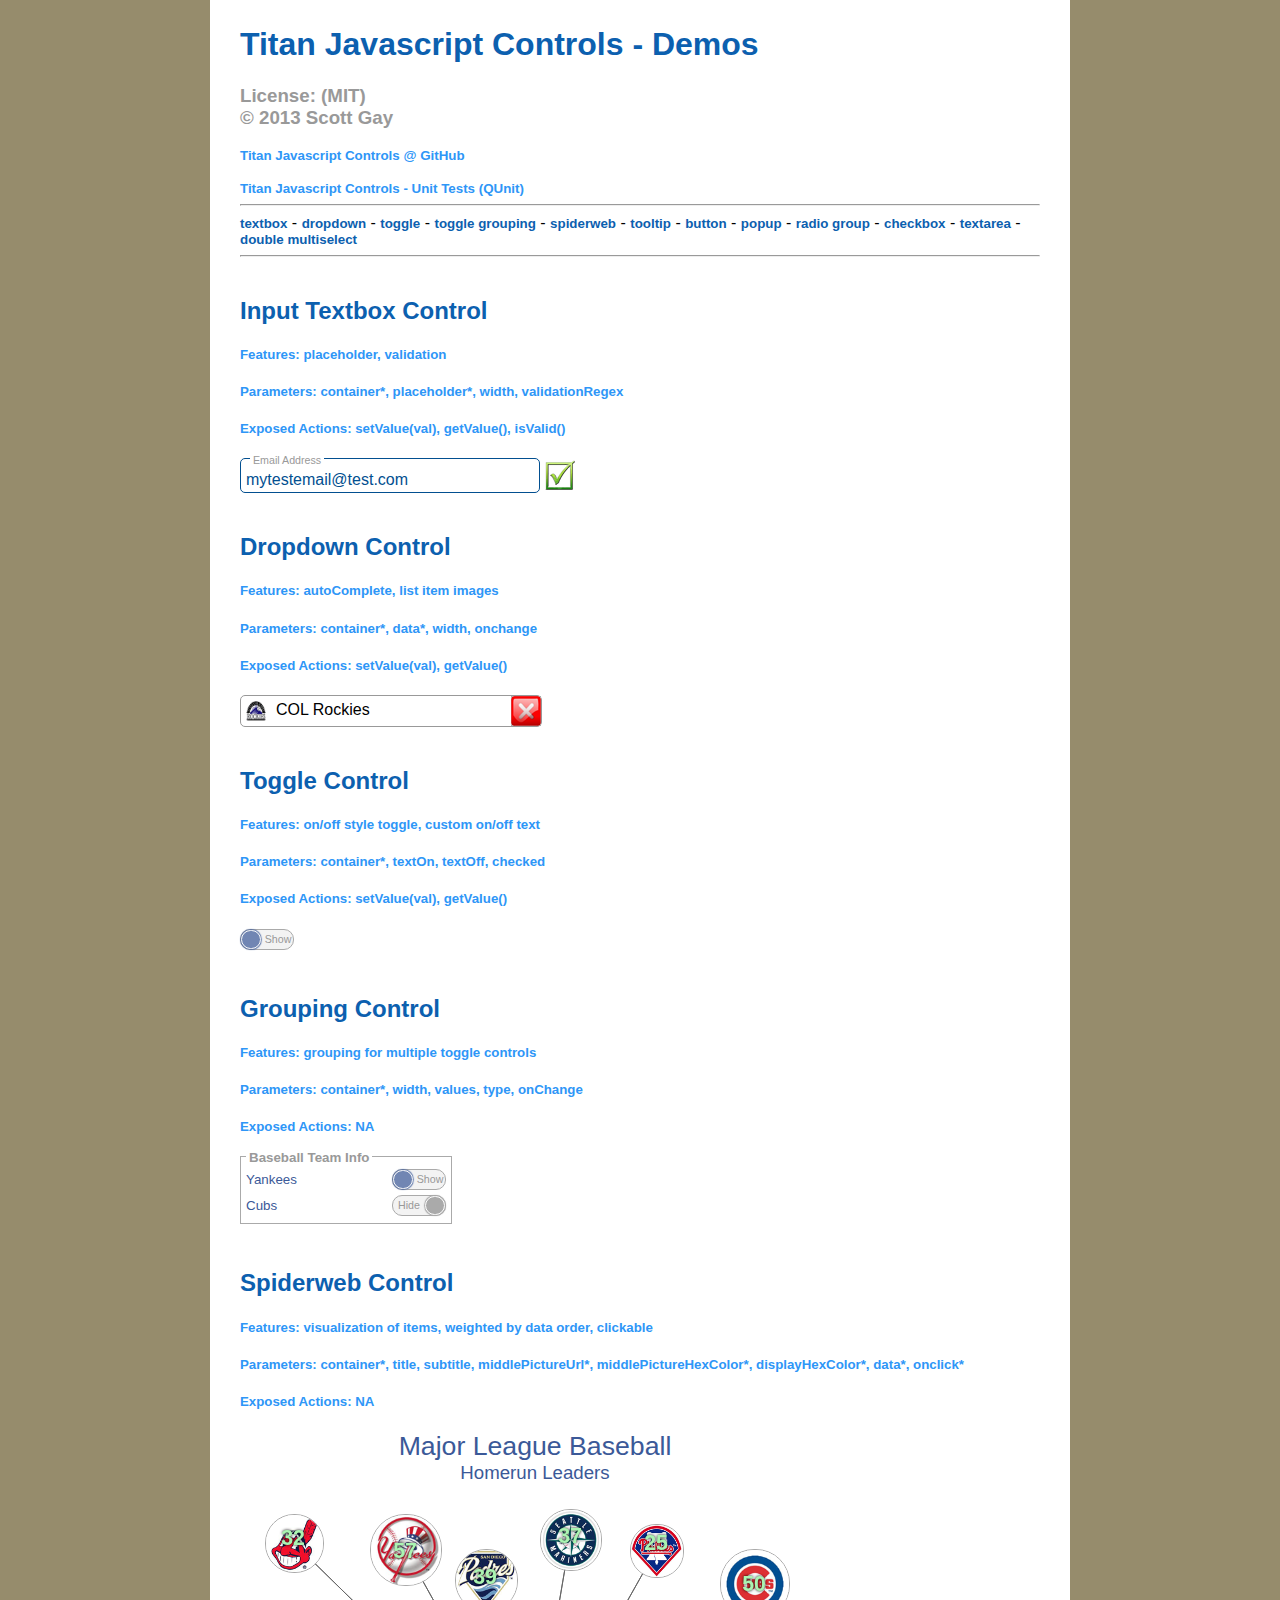
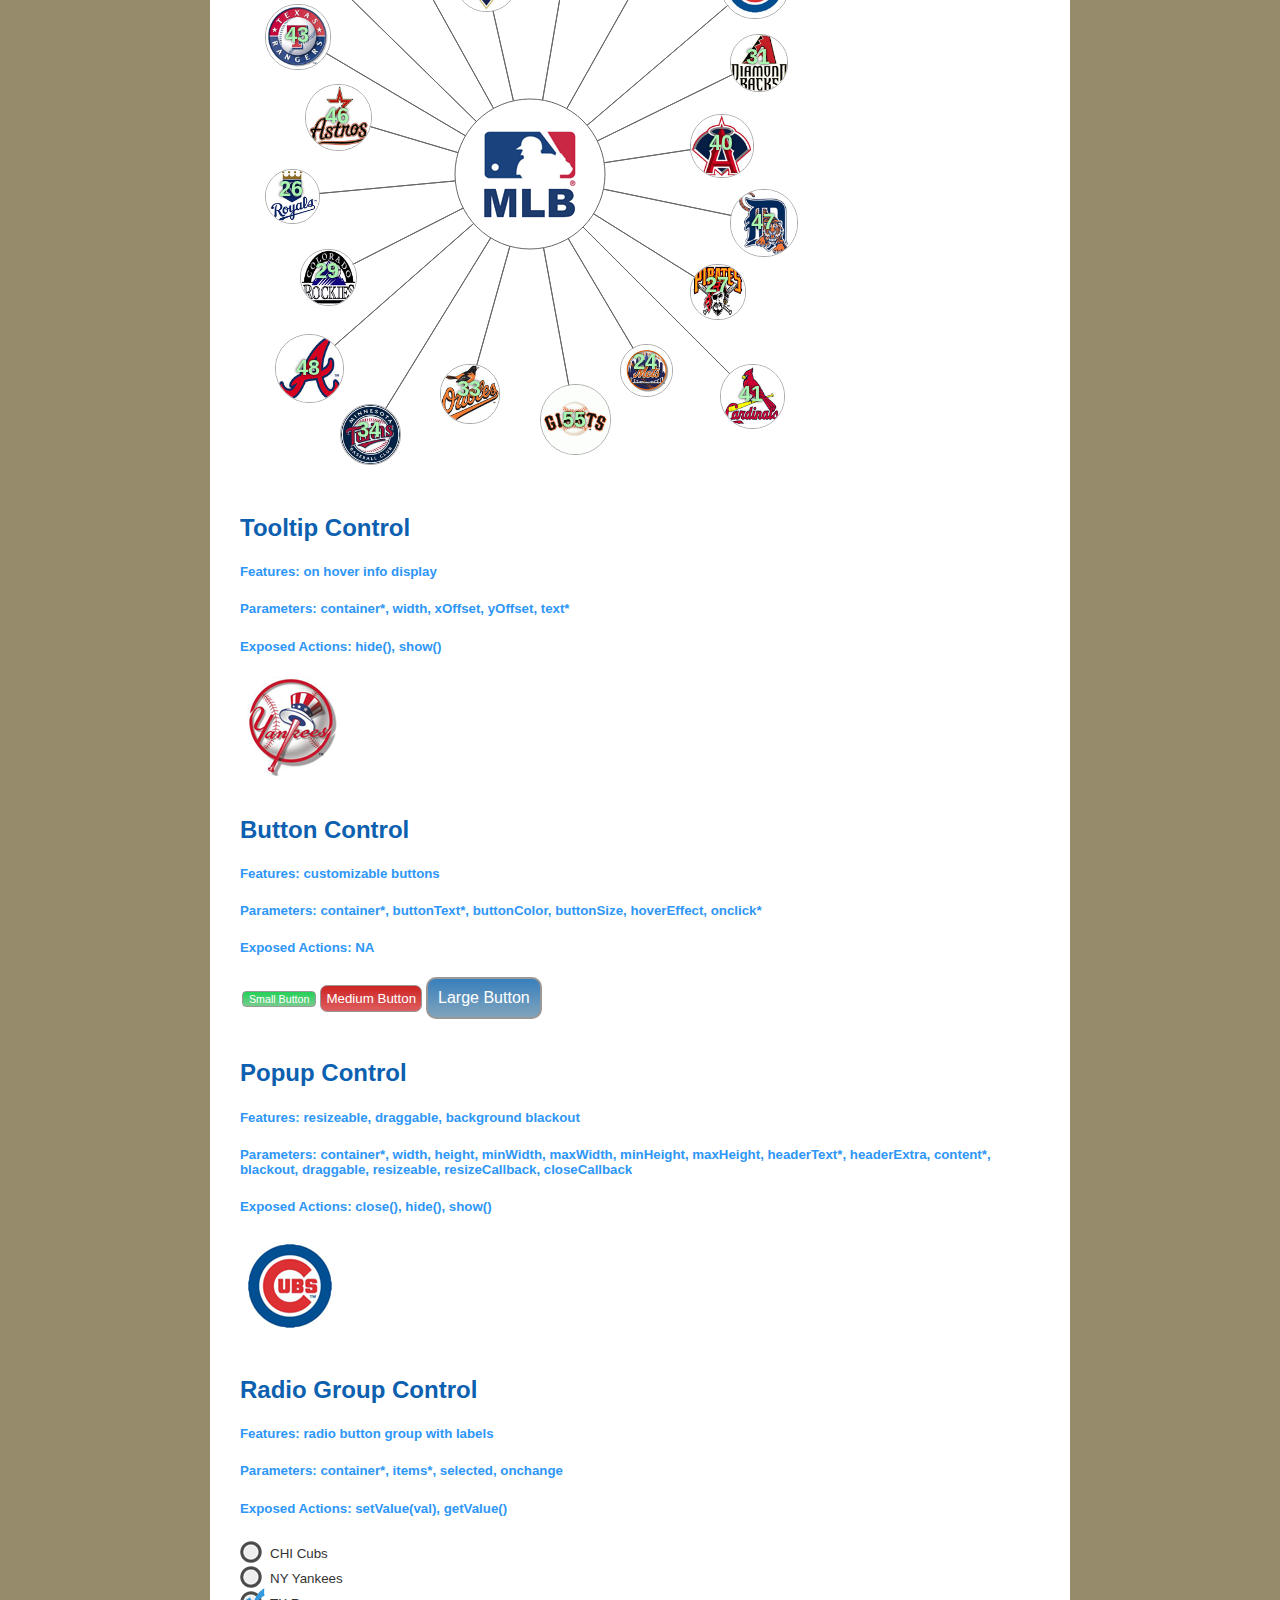
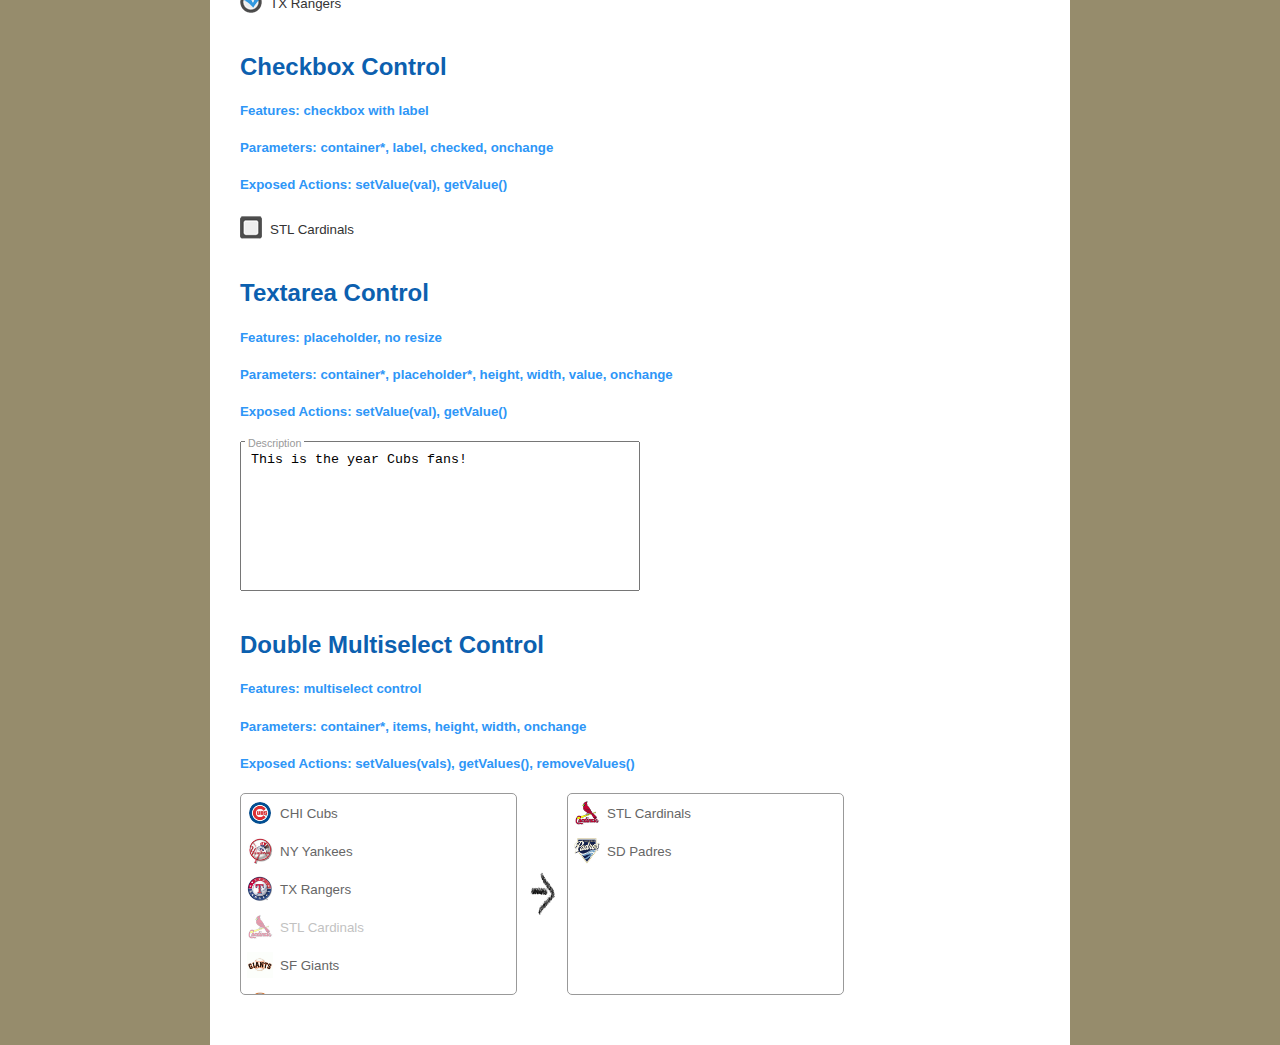
==== index.html @ 53568195 "updated readme" ====
<!--
License: (MIT) Copyright (C) 2013 Scott Gay
-->
<html>
<head>
	<title>Titan Javascript Controls</title>
	<meta http-equiv="X-UA-Compatible" content="IE=9"/> <!-- this is required for the spiderweb control and use of HTML5 canvas to work -->

	<!-- EXTRA REQUIRED FILES -->
	<!-- req all controls -->
	<script src="/js/libraries/jquery.min.js"></script>
	<script src="/js/libraries/lowpro.jquery.js"></script>

	<!-- req spiderweb control -->
	<script src="/js/libraries/excanvas.min.js"></script>  <!-- IE8 Canvas Support -->
	<!-- also PIE.htc required for IE8 support in spiderweb -->

	<!-- req popup control -->
	<script src="/js/libraries/jquery-ui.js"></script>

	<!-- TITAN FILES -->
	<script src="/titan.jquery.min.js"></script>
	<link rel="stylesheet" href="/titan.jquery.min.css" />

<!--
	<script src="/js/browserdetect.js"></script>
	<script src="/js/base.js"></script>
	<script src="/js/button.js"></script>
	<script src="/js/spiderweb.js"></script>
	<script src="/js/dropdown.js"></script>
	<script src="/js/toggle.js"></script>
	<script src="/js/grouping.js"></script>
	<script src="/js/tooltip.js"></script>
	<script src="/js/popup.js"></script>
	<script src="/js/inputTextbox.js"></script>
	<script src="/js/radioGroup.js"></script>
	<script src="/js/checkbox.js"></script>
	<script src="/js/textarea.js"></script>
	<script src="/js/doubleMultiselect.js"></script>

	<link rel="stylesheet" href="/css/master.css" />
	<link rel="stylesheet" href="/css/button.css" />
	<link rel="stylesheet" href="/css/spiderweb.css" />
	<link rel="stylesheet" href="/css/dropdown.css" />
	<link rel="stylesheet" href="/css/toggle.css" />
	<link rel="stylesheet" href="/css/grouping.css" />
	<link rel="stylesheet" href="/css/tooltip.css" />
	<link rel="stylesheet" href="/css/popup.css" />
	<link rel="stylesheet" href="/css/inputTextbox.css" />
	<link rel="stylesheet" href="/css/radioGroup.css" />
	<link rel="stylesheet" href="/css/checkbox.css" />
	<link rel="stylesheet" href="/css/textarea.css" />
	<link rel="stylesheet" href="/css/doubleMultiselect.css" />

-->
	<style>
		a { font-size:10pt;color:#0C60AF;font-weight:bold;text-decoration:none; }
		h1 { color:#0C60AF; }
		h3 { color:#999999; }
		h2 { color:#0C60AF;margin-top:40px; }
		h5 { color:#2E96F7; }
	</style>
</head>
<body style="background-color:#968C6C;margin-top:0px;margin-bottom:0px;">
	<div style="width:800px;margin-right:auto;margin-left:auto;background-color:#ffffff;top:0;left:0;padding:5px 30px 50px 30px;">
		<h1>Titan Javascript Controls - Demos</h1>
		<h3>License: (MIT) <br/>&copy; 2013 Scott Gay</h3>
		<a href="https://github.com/BlackCloudConcepts/titan" style="color:#2E96F7;" target="_blank">Titan Javascript Controls @ GitHub</a><br /><br />
		<a href="http://titan.blackcloudconcepts.com/unittest/" style="color:#2E96F7;" target="_blank">Titan Javascript Controls - Unit Tests (QUnit)</a>
		<hr />
		<a href="#hTextbox">textbox</a> - 
		<a href="#hDropdown">dropdown</a> - 
		<a href="#hToggle">toggle</a> - 
		<a href="#hGrouping">toggle grouping</a> - 
		<a href="#hSpiderweb">spiderweb</a> - 
		<a href="#hTooltip">tooltip</a> -
		<a href="#hButton">button</a> -
		<a href="#hPopup">popup</a> -
		<a href="#hRadioGroup">radio group</a> -
		<a href="#hCheckbox">checkbox</a> -
		<a href="#hTextarea">textarea</a> -
		<a href="#hDoubleMultiselect">double multiselect</a>
		<hr />
		
		<h2 id="hTextbox">Input Textbox Control</h2>
		<h5>Features: placeholder, validation</h5>
		<h5>Parameters: container*, placeholder*, width, validationRegex</h5>
		<h5>Exposed Actions: setValue(val), getValue(), isValid()</h5> 
		<div id="dvTextbox"></div>

		<h2 id="hDropdown">Dropdown Control</h2>
		<h5>Features: autoComplete, list item images</h5>
                <h5>Parameters: container*, data*, width, onchange</h5>
                <h5>Exposed Actions: setValue(val), getValue()</h5>
		<div id="dvDropdown"></div>	

		<h2 id="hToggle">Toggle Control</h2>
		<h5>Features: on/off style toggle, custom on/off text</h5>
                <h5>Parameters: container*, textOn, textOff, checked</h5>
                <h5>Exposed Actions: setValue(val), getValue()</h5>
		<div id="dvToggle"></div>

		<h2 id="hGrouping">Grouping Control</h2>
		<h5>Features: grouping for multiple toggle controls</h5>
                <h5>Parameters: container*, width, values, type, onChange</h5>
                <h5>Exposed Actions: NA</h5>
		<div id="dvGrouping"></div>

		<h2 id="hSpiderweb">Spiderweb Control</h2>
		<h5>Features: visualization of items, weighted by data order, clickable</h5>
                <h5>Parameters: container*, title, subtitle, middlePictureUrl*, middlePictureHexColor*, displayHexColor*, data*, onclick*</h5>
                <h5>Exposed Actions: NA</h5>
		<div id="dvSpiderweb"></div>

		<h2 id="hTooltip">Tooltip Control</h2>
		<h5>Features: on hover info display</h5>
                <h5>Parameters: container*, width, xOffset, yOffset, text*</h5>
                <h5>Exposed Actions: hide(), show()</h5>
		<div id="dvTooltip" style="background-image:url(/images/mlb/yankees.png);height:100px;width:100px;cursor:help;"></div>

		<h2 id="hButton">Button Control</h2>
		<h5>Features: customizable buttons</h5>
                <h5>Parameters: container*, buttonText*, buttonColor, buttonSize, hoverEffect, onclick*</h5>
                <h5>Exposed Actions: NA</h5>
		<div id="dvButton"></div>

		<h2 id="hPopup">Popup Control</h2>
		<h5>Features: resizeable, draggable, background blackout</h5>
                <h5>Parameters: container*, width, height, minWidth, maxWidth, minHeight, maxHeight, headerText*, headerExtra, content*, blackout, draggable, resizeable, resizeCallback, closeCallback</h5>
                <h5>Exposed Actions: close(), hide(), show()</h5>
		<div id="dvPopup" style="background-image:url(/images/mlb/cubs.png);height:100px;width:100px;cursor:pointer;"></div>

		<h2 id="hRadioGroup">Radio Group Control</h2>
		<h5>Features: radio button group with labels</h5>
		<h5>Parameters: container*, items*, selected, onchange</h5>
		<h5>Exposed Actions: setValue(val), getValue()</h5>
		<div id="dvRadioGroup"></div>

		<h2 id="hCheckbox">Checkbox Control</h2>
		<h5>Features: checkbox with label</h5>
		<h5>Parameters: container*, label, checked, onchange</h5>
		<h5>Exposed Actions: setValue(val), getValue()</h5>
		<div id="dvCheckbox"></div>

		<h2 id="hTextarea">Textarea Control</h2>
		<h5>Features: placeholder, no resize</h5>
		<h5>Parameters: container*, placeholder*, height, width, value, onchange</h5>
		<h5>Exposed Actions: setValue(val), getValue()</h5>
		<div id="dvTextarea"></div>

		<h2 id="hDoubleMultiselect">Double Multiselect Control</h2>
		<h5>Features: multiselect control</h5>
		<h5>Parameters: container*, items, height, width, onchange</h5>
		<h5>Exposed Actions: setValues(vals), getValues(), removeValues()</h5>
		<div id="dvDoubleMultiselect"></div>		

	</div>
</body>
</html>

<script language="javascript">
$(document).ready(function(){
	// button =================================================================
	new titan.controls.button({
                'container'     : $('#dvButton'),
                'buttonText'    : 'Small Button',
                'buttonSize'    : 'small',
		'buttonColor'	: 'green',
		'onclick'	: function(){
			alert('clicked the small button');
		}
        });
	new titan.controls.button({
                'container'     : $('#dvButton'),
                'buttonText'    : 'Medium Button',
                'buttonSize'    : 'medium',
		'buttonColor'	: 'red',
		'hoverEffect'	: false,
		'onclick'	: function(){
			alert('clicked the medium button');
		}
        });
	new titan.controls.button({
                'container'     : $('#dvButton'),
                'buttonText'    : 'Large Button',
                'buttonSize'    : 'large',
		'buttonColor'	: 'blue',
		'onclick'	: function(){
			alert('clicked the large button');
		}
        });
	
	// spiderweb ==============================================================
	var spiderwebData = [
		{"display" : "57", "id" : "yankees", "name" : "Yankees", "pictureUrl" : "/images/mlb/yankees.png"},
		{"display" : "55", "id" : "giants", "name" : "Giants", "pictureUrl" : "/images/mlb/giants.png"},
		{"display" : "50", "id" : "cubs", "name" : "Cubs", "pictureUrl" : "/images/mlb/cubs.png"},
		{"display" : "48", "id" : "braves", "name" : "Braves", "pictureUrl" : "/images/mlb/braves.png"},
		{"display" : "47", "id" : "tigers", "name" : "Tigers", "pictureUrl" : "/images/mlb/tigers.png"},
		{"display" : "46", "id" : "astros", "name" : "Astros", "pictureUrl" : "/images/mlb/astros.png"},
		{"display" : "43", "id" : "rangers", "name" : "Rangers", "pictureUrl" : "/images/mlb/rangers.png"},
		{"display" : "41", "id" : "cardinals", "name" : "Cardinals", "pictureUrl" : "/images/mlb/cardinals.png"},
		{"display" : "40", "id" : "angels", "name" : "Angels", "pictureUrl" : "/images/mlb/angels.png"},
		{"display" : "39", "id" : "padres", "name" : "Padred", "pictureUrl" : "/images/mlb/padres.png"},
		{"display" : "37", "id" : "mariners", "name" : "Mariners", "pictureUrl" : "/images/mlb/mariners.png"},
		{"display" : "34", "id" : "twins", "name" : "Twins", "pictureUrl" : "/images/mlb/twins.png"},
		{"display" : "33", "id" : "orioles", "name" : "Orioles", "pictureUrl" : "/images/mlb/orioles.png"},
		{"display" : "32", "id" : "indians", "name" : "Indians", "pictureUrl" : "/images/mlb/indians.png"},
		{"display" : "31", "id" : "diamondbacks", "name" : "Diamondbacks", "pictureUrl" : "/images/mlb/diamondbacks.png"},
		{"display" : "29", "id" : "rockies", "name" : "Rockies", "pictureUrl" : "/images/mlb/rockies.png"},
		{"display" : "27", "id" : "pirates", "name" : "Pirates", "pictureUrl" : "/images/mlb/pirates.png"},
		{"display" : "26", "id" : "royals", "name" : "Royals", "pictureUrl" : "/images/mlb/royals.png"},
		{"display" : "25", "id" : "phillies", "name" : "Phillies", "pictureUrl" : "/images/mlb/phillies.png"},
		{"display" : "24", "id" : "mets", "name" : "Mets", "pictureUrl" : "/images/mlb/mets.png"}
	];
	new titan.controls.spiderweb({
		'container' 	: $('#dvSpiderweb'),
		'data'		: spiderwebData,
		'title'			: 'Major League Baseball',
		'subtitle'		: 'Homerun Leaders',
		'middlePictureUrl' 	: '/images/mlb/mlb.png',
		'middlePictureHexColor' : 'ffffff',
		'displayHexColor'	: '88F798',
		'onclick'	: function(item){
			alert('You clicked on the '+item.name);
		}
	});

	// dropdown ============================================================
	var dropdownData = [
		{"name" : "NY Yankees", "value" : "yankees", "image" : "/images/mlb/yankees.png"},
		{"name" : "CHI Cubs", "value" : "cubs", "image" : "/images/mlb/cubs.png"},
		{"name" : "SF Giants", "value" : "giants", "image" : "/images/mlb/giants.png"},
		{"name" : "ATL Braves", "value" : "braves", "image" : "/images/mlb/braves.png"},
		{"name" : "DET Tigers", "value" : "tigers", "image" : "/images/mlb/tigers.png"},
		{"name" : "HOU Astros", "value" : "astros", "image" : "/images/mlb/astros.png"},
		{"name" : "TX Rangers", "value" : "rangers", "image" : "/images/mlb/rangers.png"},
		{"name" : "STL Cardinals", "value" : "cardinals", "image" : "/images/mlb/cardinals.png"},
		{"name" : "ANA Angels", "value" : "angels", "image" : "/images/mlb/angels.png"},
		{"name" : "SD Padres", "value" : "padres", "image" : "/images/mlb/padres.png"},
		{"name" : "SEA Mariners", "value" : "mariners", "image" : "/images/mlb/mariners.png"},
		{"name" : "MIN Twins", "value" : "twins", "image" : "/images/mlb/twins.png"},
		{"name" : "BAL Orioles", "value" : "orioles", "image" : "/images/mlb/orioles.png"},
		{"name" : "CLE Indians", "value" : "indians", "image" : "/images/mlb/indians.png"},
		{"name" : "AZ Diamondbacks", "value" : "diamondbacks", "image" : "/images/mlb/diamondbacks.png"},
		{"name" : "COL Rockies", "value" : "rockies", "image" : "/images/mlb/rockies.png"},
		{"name" : "PIT Pirates", "value" : "pirates", "image" : "/images/mlb/pirates.png"}
	];
	var ctrlDropdown = new titan.controls.dropdown({
		'container'	: $('#dvDropdown'),
		'data'		: dropdownData,
		'width'		: 300,
		'onchange'	: function(item){
			alert('Selected the '+item.name);
		}	
	});
	ctrlDropdown.setValue({"name" : "COL Rockies", "value" : "rockies", "image" : "/images/mlb/rockies.png"});
	
	// toggle ===============================================================
	new titan.controls.toggle({
		'container'     : $('#dvToggle'),
		'textOn'        : 'Show',
		'textOff'       : 'Hide',
		'checked'       : true
	});	

	// grouping =============================================================
	var groupingData = [
		{"id" : "yankees", "name" : "Yankees", "visible" : true},
		{"id" : "cubs", "name" : "Cubs", "visible" : false}
	];
	new titan.controls.grouping({
                'container'     : $('#dvGrouping'),
                'width'         : 200,
                'type'          : 'Baseball Team Info',
                'values'        : groupingData,
                'onChange'      : function(id, val){
			alert("The "+id+" changed to "+val);
		}
        });

	// tooltip ===========================================================
	new titan.controls.tooltip({
                'container' : $('#dvTooltip'),
                'text' 		: 'The New York Yankees were established in 1901.',
                'width' 	: '200',
                'xOffset' 	: 20,
                'yOffset' 	: -40
        });

	// popup ============================================================
	$('#dvPopup').bind('click', function(){
		var content = $('<div>').html('The Chicago Cubs organization was founded in 1870.  They have officially been known as the Cubs since 1903.  Prior to that they were the White Stockings, Colts, and Orphans.');
		var headerExtra = $('<div>').html('<img src="/images/mlb/cubs.png" style="height:15px;width:15px;" />');
		new titan.controls.popup({
			'container' 	: $('#dvPopup'),
			'width' 	: 400,
			'height' 	: 200,
			'minWidth' 	: 300,
			'maxWidth' 	: 500,
			'minHeight' 	: 150,
			'maxHeight' 	: 400,
			'headerText' 	: 'Cubbies Info',
			'headerExtra' 	: headerExtra,
			'content' 	: content,
			'blackout' 	: true,
			'draggable' 	: true,
			'resizable' 	: true
		});
	});

	// textbox ========================================================
	var emailRegex = /^(([^<>()[\]\\.,;:\s@\"]+(\.[^<>()[\]\\.,;:\s@\"]+)*)|(\".+\"))@((\[[0-9]{1,3}\.[0-9]{1,3}\.[0-9]{1,3}\.[0-9]{1,3}\])|(([a-zA-Z\-0-9]+\.)+[a-zA-Z]{2,}))$/;
	var ctrlTextbox = new titan.controls.inputTextbox({
		'container'		: $('#dvTextbox'),
		'placeholder'		: 'Email Address',
		'width'			: 300,
		'validationRegex'	: emailRegex
	});
	ctrlTextbox.setValue('mytestemail@test.com');

	// radio group ===================================================
	var radioItems = [
		{"name" : "CHI Cubs", "value" : "cubs"},
		{"name" : "NY Yankees", "value" : "yankees"},
		{"name" : "TX Rangers", "value" : "rangers"}
	];
	var ctrlRadioGroup = new titan.controls.radioGroup({
		'container' 		: $('#dvRadioGroup'),
		'items'			: radioItems,
		'selected'		: {"name" : "TX Rangers", "value" : "rangers"},
		'onchange'		: function(){
			alert(ctrlRadioGroup.getValue());
		}
	});

	// checkbox =====================================================
	var ctrlCheckbox = new titan.controls.checkbox({
		'container'		: $('#dvCheckbox'),
		'label'			: 'STL Cardinals',
		'onchange'		: function(){
			alert(ctrlCheckbox.getValue());
		}
	});

	// textarea =====================================================
	var ctrlTextarea = new titan.controls.textarea({
		'container'		: $('#dvTextarea'),
		'placeholder'		: 'Description',
		'width'			: 400,
		'height'		: 150,
		'value'			: 'This is the year Cubs fans!',
		'onchange'		: function(){
			alert(ctrlTextarea.getValue());
		}
	});

	// double multiselect ==========================================
	var doubleMultiselectItems = [
		{"id" : "cubs", "name" : "CHI Cubs", "picture_url" : "/images/mlb/cubs.png"},
		{"id" : "yankees", "name" : "NY Yankees", "picture_url" : "/images/mlb/yankees.png"},
		{"id" : "rangers", "name" : "TX Rangers", "picture_url" : "/images/mlb/rangers.png"},
		{"id" : "cardinals", "name" : "STL Cardinals", "picture_url" : "/images/mlb/cardinals.png"},
		{"id" : "giants", "name" : "SF Giants", "picture_url" : "/images/mlb/giants.png"},
		{"id" : "mets", "name" : "NY Mets", "picture_url" : "/images/mlb/mets.png"},
		{"id" : "rockies", "name" : "COL Rockies", "picture_url" : "/images/mlb/rockies.png"},
		{"id" : "padres", "name" : "SD Padres", "picture_url" : "/images/mlb/padres.png"}
	];
	var ctrlDoubleMultiselect = new titan.controls.doubleMultiselect({
		'container'		: $('#dvDoubleMultiselect'),
		'items'			: doubleMultiselectItems,
		'height'		: 200,
		'width'			: 600,
		'onchange'		: function(){
//			console.log(ctrlDoubleMultiselect.getValues());
			alert(ctrlDoubleMultiselect.getValues());
		}	
	});
	ctrlDoubleMultiselect.setValues([{"id" : "cardinals", "name" : "STL Cardinals", "picture_url" : "/images/mlb/cardinals.png"},{"id" : "padres", "name" : "SD Padres", "picture_url" : "/images/mlb/padres.png"}]);
});
</script>
---- css/master.css ----
/* License: (MIT) Copyright (C) 2013 Scott Gay */
body {
	font-family		: helvetica;
}

.titan {
}

.float_left {
	float			: left;
}

.float_right {
	float			: right;
}

.clear {
	clear			: both;
}
---- css/button.css ----
/* License: (MIT) Copyright (C) 2013 Scott Gay */
button {
	cursor	: pointer;
}

.titan .button.small {
	font-size	: 8pt;
	border-radius	: 4px;
	border-style	: solid;
	border-width	: 1px;
	border-color	: #999999;
	margin-left	: 2px;
	margin-right	: 2px;
}

.titan .button.medium {
	font-size	: 10pt;
	padding 	: 5px;
	border-radius	: 7px;
	border-style	: solid;
	border-width	: 1px;
	border-color	: #999999;
	margin-left	: 2px;
	margin-right	: 2px;
}

.titan .button.large {
	font-size	: 12pt;
	padding		: 10px;
	border-radius	: 10px;
	border-style	: solid;
	border-width	: 2px;
	border-color	: #999999;
	margin-left	: 2px;
	margin-right	: 2px;
}

.titan .button.blue {
	color	: #ffffff;

	background: #387fbc; /* Old browsers */
	/* IE9 SVG, needs conditional override of 'filter' to 'none' */
	background: url([data-uri]);
	background: -moz-linear-gradient(top,  #387fbc 0%, #80a4bc 100%); /* FF3.6+ */
	background: -webkit-gradient(linear, left top, left bottom, color-stop(0%,#387fbc), color-stop(100%,#80a4bc)); /* Chrome,Safari4+ */
	background: -webkit-linear-gradient(top,  #387fbc 0%,#80a4bc 100%); /* Chrome10+,Safari5.1+ */
	background: -o-linear-gradient(top,  #387fbc 0%,#80a4bc 100%); /* Opera 11.10+ */
	background: -ms-linear-gradient(top,  #387fbc 0%,#80a4bc 100%); /* IE10+ */
	background: linear-gradient(to bottom,  #387fbc 0%,#80a4bc 100%); /* W3C */
	filter: progid:DXImageTransform.Microsoft.gradient( startColorstr='#387fbc', endColorstr='#80a4bc',GradientType=0 ); /* IE6-8 */

}

.titan .button.green {
	color 	: #ffffff;

	background: #23d157; /* Old browsers */
	/* IE9 SVG, needs conditional override of 'filter' to 'none' */
	background: url([data-uri]);
	background: -moz-linear-gradient(top,  #23d157 0%, #76cc8e 100%); /* FF3.6+ */
	background: -webkit-gradient(linear, left top, left bottom, color-stop(0%,#23d157), color-stop(100%,#76cc8e)); /* Chrome,Safari4+ */
	background: -webkit-linear-gradient(top,  #23d157 0%,#76cc8e 100%); /* Chrome10+,Safari5.1+ */
	background: -o-linear-gradient(top,  #23d157 0%,#76cc8e 100%); /* Opera 11.10+ */
	background: -ms-linear-gradient(top,  #23d157 0%,#76cc8e 100%); /* IE10+ */
	background: linear-gradient(to bottom,  #23d157 0%,#76cc8e 100%); /* W3C */
	filter: progid:DXImageTransform.Microsoft.gradient( startColorstr='#23d157', endColorstr='#76cc8e',GradientType=0 ); /* IE6-8 */

}

.titan .button.red {
	color	: #ffffff;

	background: #ce2323; /* Old browsers */
	/* IE9 SVG, needs conditional override of 'filter' to 'none' */
	background: url([data-uri]);
	background: -moz-linear-gradient(top,  #ce2323 0%, #dd5f5f 100%); /* FF3.6+ */
	background: -webkit-gradient(linear, left top, left bottom, color-stop(0%,#ce2323), color-stop(100%,#dd5f5f)); /* Chrome,Safari4+ */
	background: -webkit-linear-gradient(top,  #ce2323 0%,#dd5f5f 100%); /* Chrome10+,Safari5.1+ */
	background: -o-linear-gradient(top,  #ce2323 0%,#dd5f5f 100%); /* Opera 11.10+ */
	background: -ms-linear-gradient(top,  #ce2323 0%,#dd5f5f 100%); /* IE10+ */
	background: linear-gradient(to bottom,  #ce2323 0%,#dd5f5f 100%); /* W3C */
	filter: progid:DXImageTransform.Microsoft.gradient( startColorstr='#ce2323', endColorstr='#dd5f5f',GradientType=0 ); /* IE6-8 */

}

.titan .button.hover {
	color	: #ffffff;

	background: #b5bdc8; /* Old browsers */
	/* IE9 SVG, needs conditional override of 'filter' to 'none' */
	background: url([data-uri]);
	background: -moz-linear-gradient(top,  #b5bdc8 0%, #828c95 36%, #28343b 100%); /* FF3.6+ */
	background: -webkit-gradient(linear, left top, left bottom, color-stop(0%,#b5bdc8), color-stop(36%,#828c95), color-stop(100%,#28343b)); /* Chrome,Safari4+ */
	background: -webkit-linear-gradient(top,  #b5bdc8 0%,#828c95 36%,#28343b 100%); /* Chrome10+,Safari5.1+ */
	background: -o-linear-gradient(top,  #b5bdc8 0%,#828c95 36%,#28343b 100%); /* Opera 11.10+ */
	background: -ms-linear-gradient(top,  #b5bdc8 0%,#828c95 36%,#28343b 100%); /* IE10+ */
	background: linear-gradient(to bottom,  #b5bdc8 0%,#828c95 36%,#28343b 100%); /* W3C */
	filter: progid:DXImageTransform.Microsoft.gradient( startColorstr='#b5bdc8', endColorstr='#28343b',GradientType=0 ); /* IE6-8 */

}
---- css/spiderweb.css ----
/* License: (MIT) Copyright (C) 2013 Scott Gay */
.titanspider .opaque {
	opacity:0.8;
	filter:alpha(opacity=80);
}

.titanspider .title {
	font-family	: arial;
	width		: 590px;
	text-align	: center;
	font-size	: 20pt;	
	color		: #3b5998;
}

.titanspider .subtitle {
	font-family	: arial;
	width		: 590px;
	text-align	: center;
	font-size	: 14pt;	
	color		: #3b5998;
}
---- css/dropdown.css ----
/* License: (MIT) Copyright (C) 2013 Scott Gay */
.titan .ddlBody {
	height			: 30px;
	border-radius		: 5px;
	border-color		: #999999;
	border-style		: solid;
	border-width		: 1px;
	font-family		: arial;
}

.titan .ddlBody .ddlInput {
	height			: 26px;
	font-size		: 14pt;
	padding-top		: 4px;
	padding-left		: 5px;
	overflow-x		: hidden;
}

.titan .ddlBody .ddlArrow {
	cursor			: pointer;
	background-color	: #aaaaaa;
	height			: 30px;
	width			: 30px;
	background-image	: url(/images/arrowdown.png);
}

.titan .ddlBody .ddlRemove {
	cursor			: pointer;
	background-color	: #aaaaaa;
	height			: 30px;
	width			: 30px;
	background-image	: url(/images/remove.png);
}

.titan .ddlBody .ddlDropdown {
	max-height		: 250px;
	overflow-y		: auto;
	overflow-x		: hidden;
	background-color	: #ffffff;
	position		: absolute;
	border-style		: solid;
	border-left-width	: 1px;
	border-right-width	: 1px;
	border-bottom-width	: 1px;
	border-top-width	: 1px;
	margin-left		: 2px;
	border-color		: #999999;
	z-index			: 999;
}

.titan .ddlBody .ddlListItem {
	cursor			: pointer;
	border-bottom-width	: 0px;
	border-top-width	: 0px;
	border-left-width	: 0px;
	border-right-width	: 0px;
	border-style		: solid;
	border-color		: #999999;
	padding			: 5px;
}

.titan .ddlBody .ddlSelectedItem {
	background-color	: #B7D2FF;
}

.titan .ddlBody .ddlListItem .ddlImage{
	height			: 20px;
	width			: 20px;
	margin-right		: 10px;
}
---- css/toggle.css ----
/* License: (MIT) Copyright (C) 2013 Scott Gay */
.titan .toggle.outer {
	-moz-border-radius: 10px;
	border-radius: 10px;
    	background: none repeat scroll 0 0 #f3f3f3;
    	border: 1px solid #AAAAAA;
    	color: #FFFFFF;
    	font-size: 10pt;
    	height: 19px;
	width: 52px;
    	line-height: 1;
    	padding-left : 0px;
	padding-top : 0px;
	cursor:pointer;
}

.titan .toggle > .inner {
	-moz-border-radius: 10px;
	border-radius: 10px;
    	border: 1px solid #ffffff;
    	color: #FFFFFF;
    	font-size: 8pt;
    	height: 13px;
	width: 17px;
    	line-height: 1;
	padding-left : 1px;
	padding-top : 4px;
	text-align : center;
	cursor:pointer;
}

.titan .toggle > .innertext {
    	color: #999999;
    	font-size: 8pt;
    	height: 14px;
	width: 30px;
    	line-height: 1;
	padding-left : 1px;
	padding-top : 4px;
	text-align : center;
	cursor:pointer;
}

.titan .toggle > .on {
    	background: none repeat scroll 0 0 #3b5998;
	float : left;
	box-shadow : 0px 0px 1px 1px #3b5998;
	-moz-box-shadow : 0px 0px 1px 1px #3b5998;
	opacity:0.7;
	filter:alpha(opacity=70);
}

.titan .toggle > .off {
    	background: none repeat scroll 0 0 #AAAAAA;
	float : right;
	box-shadow : 0px 0px 1px 1px #AAAAAA;
	-moz-box-shadow : 0px 0px 1px 1px #AAAAAA;

}
---- css/grouping.css ----
/* License: (MIT) Copyright (C) 2013 Scott Gay */
.titan .group {
	-moz-border-radius: 5px 5px 5px 5px;
    	background: none repeat scroll 0 0 #FFFFFF;
    	border: 1px solid #AAAAAA;
    	color: #333333;
    	font-size: 10pt;
    	padding: 2px 5px;
}

.titan .group > .type {
	font-weight 		: bold;
	font-size		: 10pt;
	color			: #999999;
	background-color	: #ffffff;
	position		: absolute;
	margin-top		: -9px;
	padding-left		: 3px;
	padding-right		: 3px;
}

.titan .group > .label {
	font-size 	: 10pt;
}
---- css/tooltip.css ----
/* License: (MIT) Copyright (C) 2013 Scott Gay */
.titan .tooltip {
	position		: absolute;
	border-style		: solid;
	border-width		: 1px;
	border-color		: #666666;
	border-radius		: 4px;
	background-color	: #efefef;
/*	box-shadow		: 0px 0px 5px 8px #efefef;
	-moz-box-shadow		: 0px 0px 5px 8px #efefef;*/
	font-size		: 9pt;
	padding			: 5px;
	z-index			: 200;
	color			: #333333;
	text-align		: left;
	font-weight		: normal;
}
---- css/popup.css ----
/* License: (MIT) Copyright (C) 2013 Scott Gay */
.titan .blackout {
	top                 	: -0px;
    	left                	: -0px;
    	position            	: fixed;
    	opacity             	: 0.7;
    	filter              	: alpha(opacity=70);
    	z-index             	: 99;
    	height              	: 100%;
    	width               	: 100%;
    	background-color    	: #ffffff;
}

.titan .popup {
	border			: 1px solid #999999;
	border-radius		: 4px;
	background-color	: #ffffff;
	position		: fixed;
	margin-left		: 10px;
	z-index			: 100;
}

.titan .popup > .pheader {
	font-size		: 10pt;
	font-weight		: bold;
	color			: #ffffff;
	background-color	: #3b5998;
	padding			: 5px;
	cursor			: move;
	border-top-left-radius	: 3px;
	border-top-right-radius	: 3px;
}

.titan .popup > .content {
	font-size		: 10pt;
	color			: #000000;
	padding			: 5px;
}
---- css/inputTextbox.css ----
/* License: (MIT) Copyright (C) 2013 Scott Gay */
.titan .txtbox {
	height		: 35px;
	border-style	: solid;
	border-width	: 1px;
	border-radius	: 5px;
	border-color	: #024F90;
	color		: #024F90;
	font-size	: 12pt;
	font-family	: helvetica;
	padding		: 10px 5px 2px 5px;

}

.titan .placeholder {
	position		: absolute;
	padding			: 3px;
	font-size		: 8pt;
	color			: #999999;
	background-color	: #ffffff;
	margin-top		: -42px;
	margin-left		: 10px;
}

.titan .valPass {
	background-image	: url(/images/pass.png);
	height			: 30px;
	width			: 30px;
	margin-left		: 5px;
	margin-top		: 2px;
}

.titan .valFail {
	background-image	: url(/images/fail.png);
	height			: 30px;
	width			: 30px;
	margin-left		: 5px;
	margin-top		: 2px;
}
---- css/radioGroup.css ----
/* License: (MIT) Copyright (C) 2013 Scott Gay */
.titan .radio {
	cursor			: pointer;
}

.titan .radiolabel {
	font-size		: 10pt;
	color			: #333333;
	margin-left		: 5px;
	margin-top		: 8px;
}

.titan .radio.checked {
	background-image	: url(/images/radio_checked.png);
	height			: 25px;
	width			: 25px;
}

.titan .radio.unchecked {
	background-image	: url(/images/radio_unchecked.png);
	height			: 25px;
	width			: 25px;
}
---- css/checkbox.css ----
/* License: (MIT) Copyright (C) 2013 Scott Gay */
.titan .cbox {
	cursor			: pointer;
}

.titan .checkboxlabel {
	font-size		: 10pt;
	color			: #333333;
	margin-left		: 5px;
	margin-top		: 8px;
}

.titan .cbox.checked {
	background-image	: url(/images/checkbox_checked.png);
	height			: 25px;
	width			: 25px;
}

.titan .cbox.unchecked {
	background-image	: url(/images/checkbox_unchecked.png);
	height			: 25px;
	width			: 25px;
}
---- css/textarea.css ----
.titan .taplaceholder {
	font-size		: 8pt;
	color			: #999999;
	background-color	: #ffffff;
	padding-left		: 3px;
	padding-right		: 3px;
	position		: absolute;
	margin-top		: -4px;
	margin-left		: 5px;
}

.titan .textarea {
	resize			: none;
	padding			: 10px;
}
---- css/doubleMultiselect.css ----
/* License: (MIT) Copyright (C) 2013 Scott Gay */
.titan .multiarrow {
	margin-left		: 10px;
	margin-right		: 10px;
	height			: 60px;
	width			: 30px;
	background-image	: url(/images/multi_arrow_right.png);	
}

.titan .multiselect {
	border-style		: solid;
	border-width		: 1px;
	border-color		: #999999;
	border-radius		: 5px;
	overflow-x		: auto;
}

.titan .multiitem {
	padding			: 4px;
	height			: 30px;
	cursor			: pointer;
}

.titan .multiselected {
	opacity			: 0.4;
	filter			: alpha(opacity=40);
}

.titan .multihover {
	background-color	: #B7D2FF;
}

.titan .multiitem .itemtext {
	font-size		: 10pt;
	color			: #666666;
	margin-left		: 5px;
	margin-top		: 8px;
}
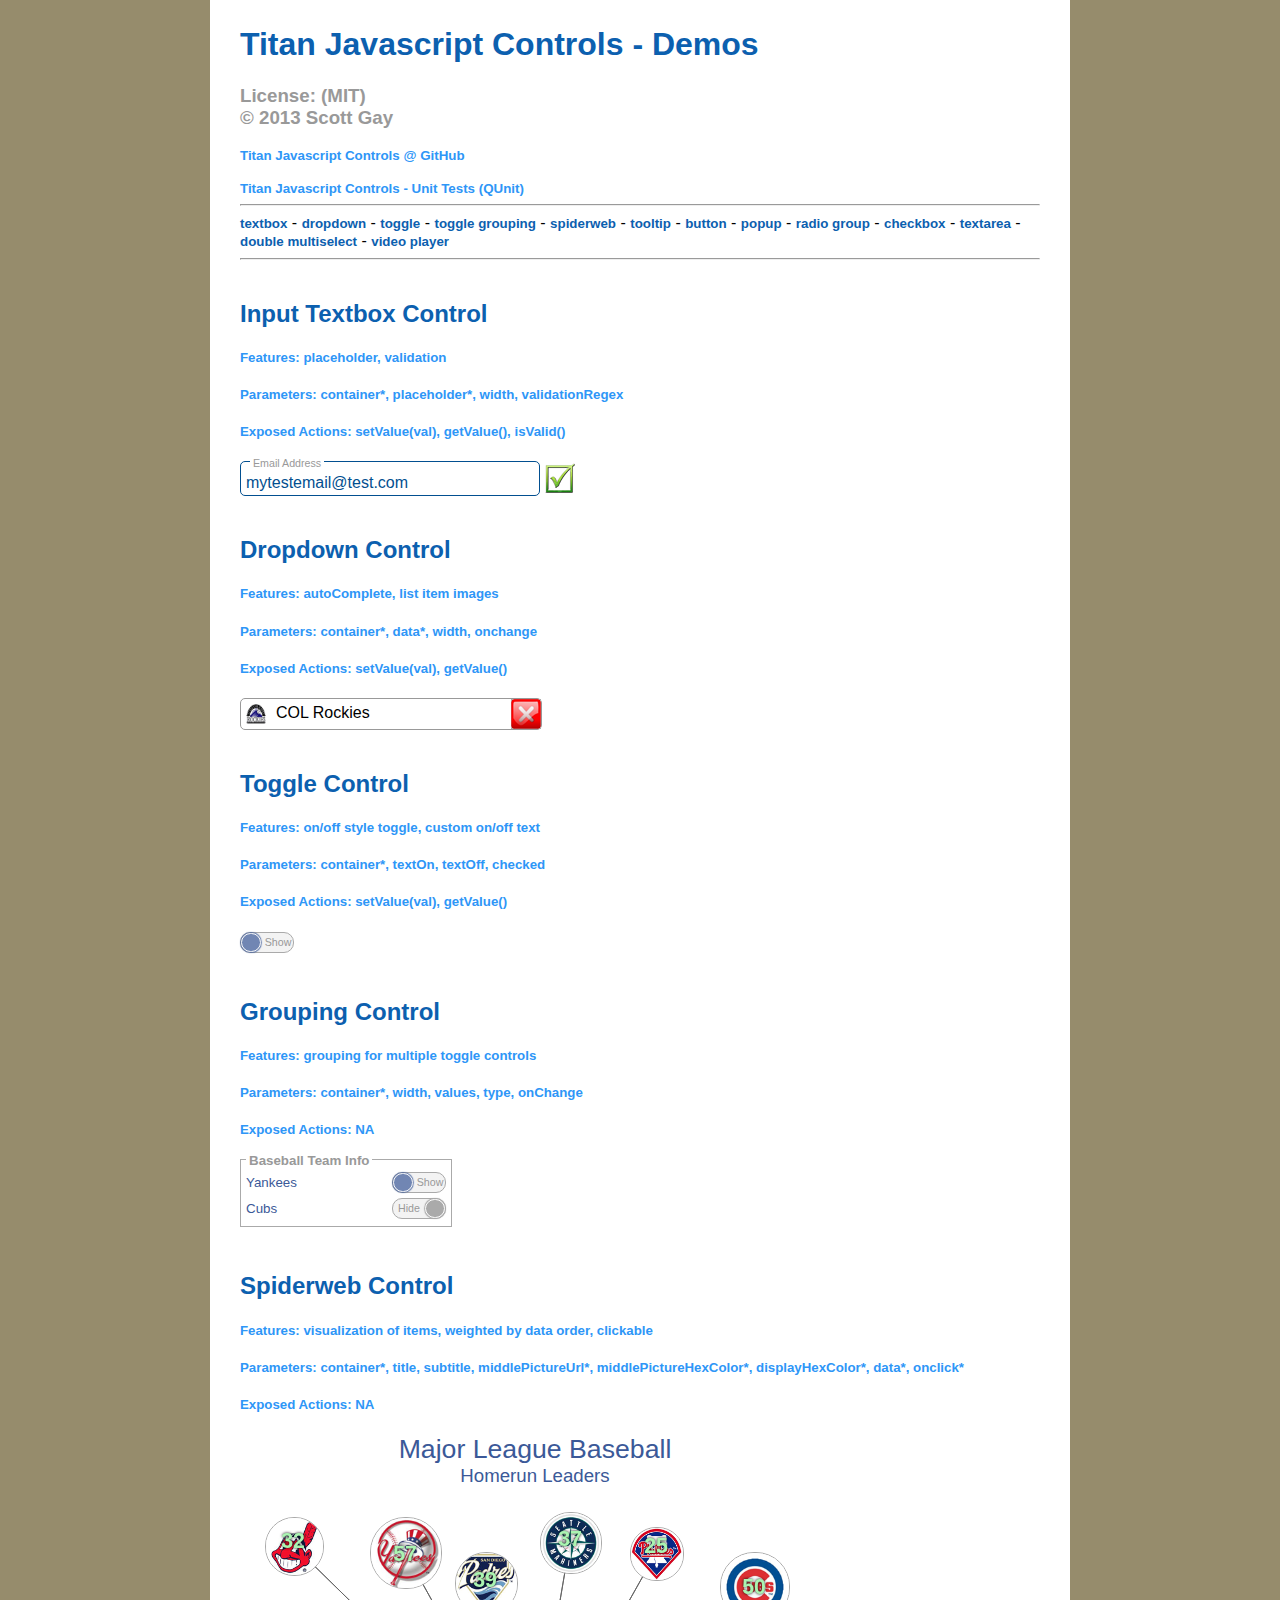
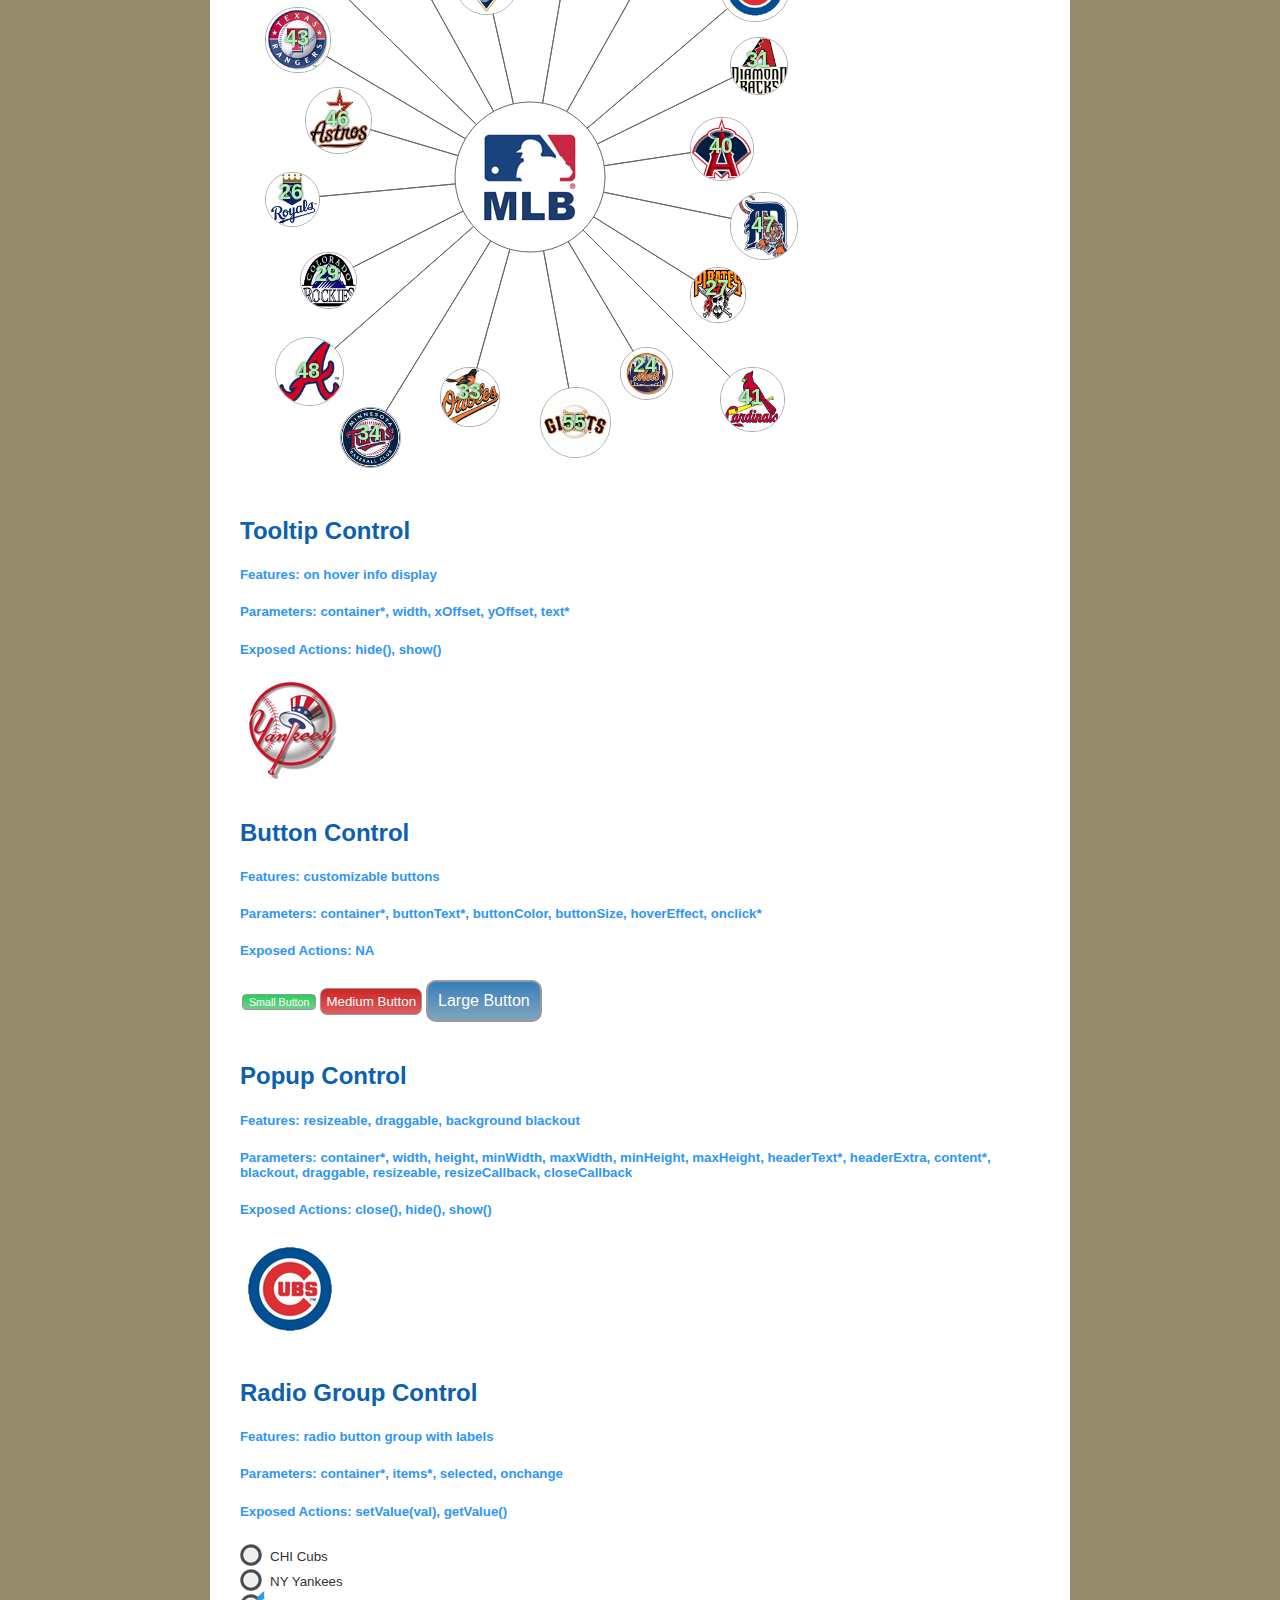
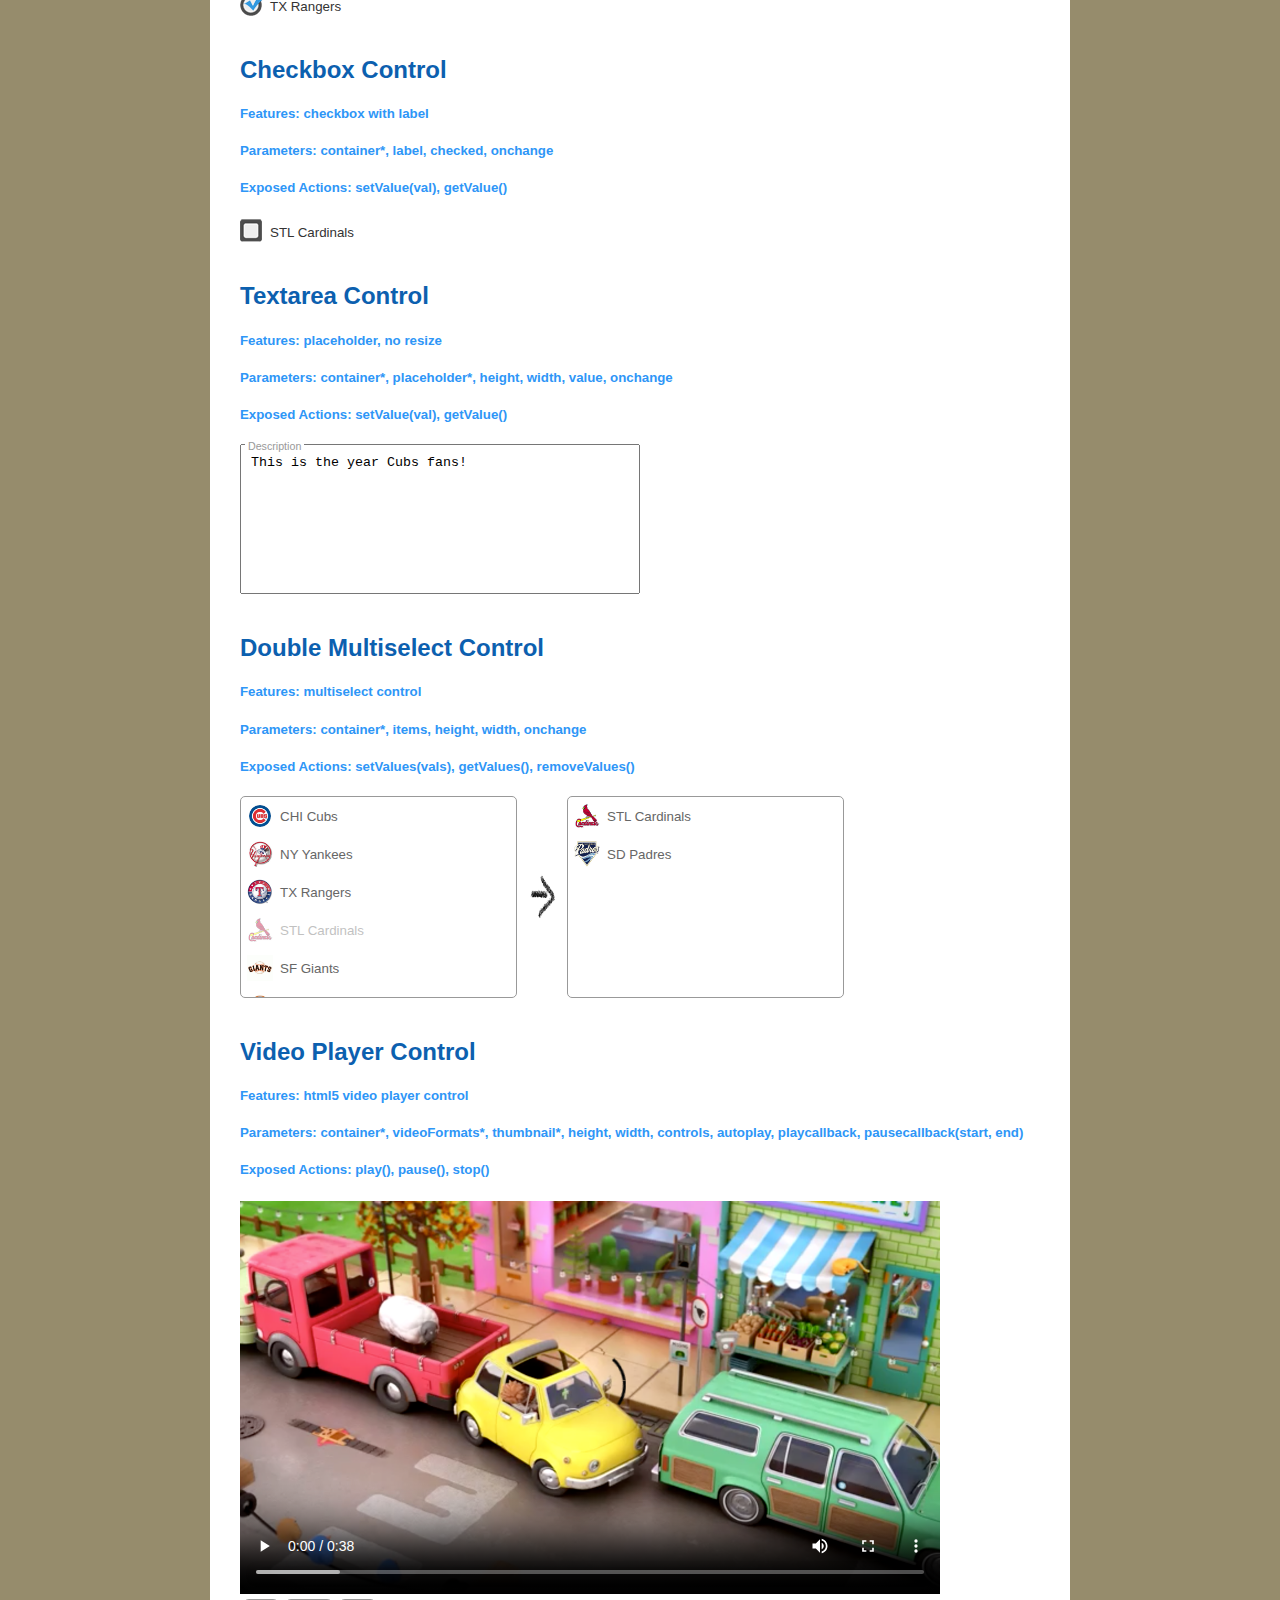
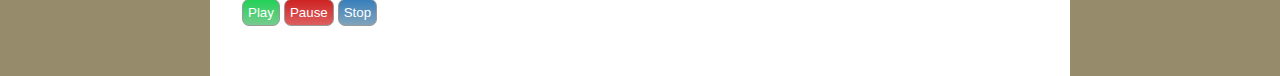
==== commit 686a84d2: "added video player control" ====
--- a/index.html
+++ b/index.html
@@ -37,6 +37,7 @@
 	<script src="/js/checkbox.js"></script>
 	<script src="/js/textarea.js"></script>
 	<script src="/js/doubleMultiselect.js"></script>
+	<script src="/js/videoPlayer.js"></script>
 
 	<link rel="stylesheet" href="/css/master.css" />
 	<link rel="stylesheet" href="/css/button.css" />
@@ -51,6 +52,7 @@
 	<link rel="stylesheet" href="/css/checkbox.css" />
 	<link rel="stylesheet" href="/css/textarea.css" />
 	<link rel="stylesheet" href="/css/doubleMultiselect.css" />
+	<link rel="stylesheet" href="/css/videoPlayer.css" />
 
 -->
 	<style>
@@ -79,7 +81,8 @@
 		<a href="#hRadioGroup">radio group</a> -
 		<a href="#hCheckbox">checkbox</a> -
 		<a href="#hTextarea">textarea</a> -
-		<a href="#hDoubleMultiselect">double multiselect</a>
+		<a href="#hDoubleMultiselect">double multiselect</a> -
+		<a href="#hVideoPlayer">video player</a>
 		<hr />
 		
 		<h2 id="hTextbox">Input Textbox Control</h2>
@@ -153,6 +156,14 @@
 		<h5>Parameters: container*, items, height, width, onchange</h5>
 		<h5>Exposed Actions: setValues(vals), getValues(), removeValues()</h5>
 		<div id="dvDoubleMultiselect"></div>		
+
+		<h2 id="hVideoPlayer">Video Player Control</h2>
+		<h5>Features: html5 video player control</h5>
+		<h5>Parameters: container*, videoFormats*, thumbnail*, height, width, controls, autoplay, playcallback, pausecallback(start, end)</h5>
+		<h5>Exposed Actions: play(), pause(), stop()</h5>
+		<div id="dvVideoPlayer"></div>		
+		<div id="dvVideoButtons" style="margin-top:5px;"></div>		
+
 
 	</div>
 </body>
@@ -377,5 +388,45 @@
 		}	
 	});
 	ctrlDoubleMultiselect.setValues([{"id" : "cardinals", "name" : "STL Cardinals", "picture_url" : "/images/mlb/cardinals.png"},{"id" : "padres", "name" : "SD Padres", "picture_url" : "/images/mlb/padres.png"}]);
+
+	// video player ================================================
+	var videoFormatItems = [
+		{"format" : "mp4", "url" : "/video/parallelparking.mp4"},
+		{"format" : "ogg", "url" : "/video/parallelparking.ogv"},
+		{"format" : "webm", "url" : "/video/parallelparking.webm"}
+	];
+	var ctrlVideoPlayer = new titan.controls.videoPlayer({
+		'container' 		: $('#dvVideoPlayer'),
+		'videoFormats'		: videoFormatItems,
+		'thumbnail'		: '/video/parallelparking.png',
+		'height'		: 394,
+		'width'			: 700,
+		'controls'		: true,
+		'autoplay'		: false,
+		'playcallback'		: function(){ alert('playing'); },
+		'pausecallback'		: function(start, end){ alert("Paused, played from "+start+" to "+end); }
+	});
+	new titan.controls.button({
+		'container'		: $('#dvVideoButtons'),
+		'buttonSize'		: 'medium',
+		'buttonColor'		: 'green',
+		'buttonText'		: 'Play',
+		'onclick'		: function(){ ctrlVideoPlayer.play(); }
+	});
+	new titan.controls.button({
+		'container'		: $('#dvVideoButtons'),
+		'buttonSize'		: 'medium',
+		'buttonColor'		: 'red',
+		'buttonText'		: 'Pause',
+		'onclick'		: function(){ ctrlVideoPlayer.pause(); }
+	});
+	new titan.controls.button({
+		'container'		: $('#dvVideoButtons'),
+		'buttonSize'		: 'medium',
+		'buttonColor'		: 'blue',
+		'buttonText'		: 'Stop',
+		'onclick'		: function(){ ctrlVideoPlayer.stop(); }
+	});
+
 });
 </script>
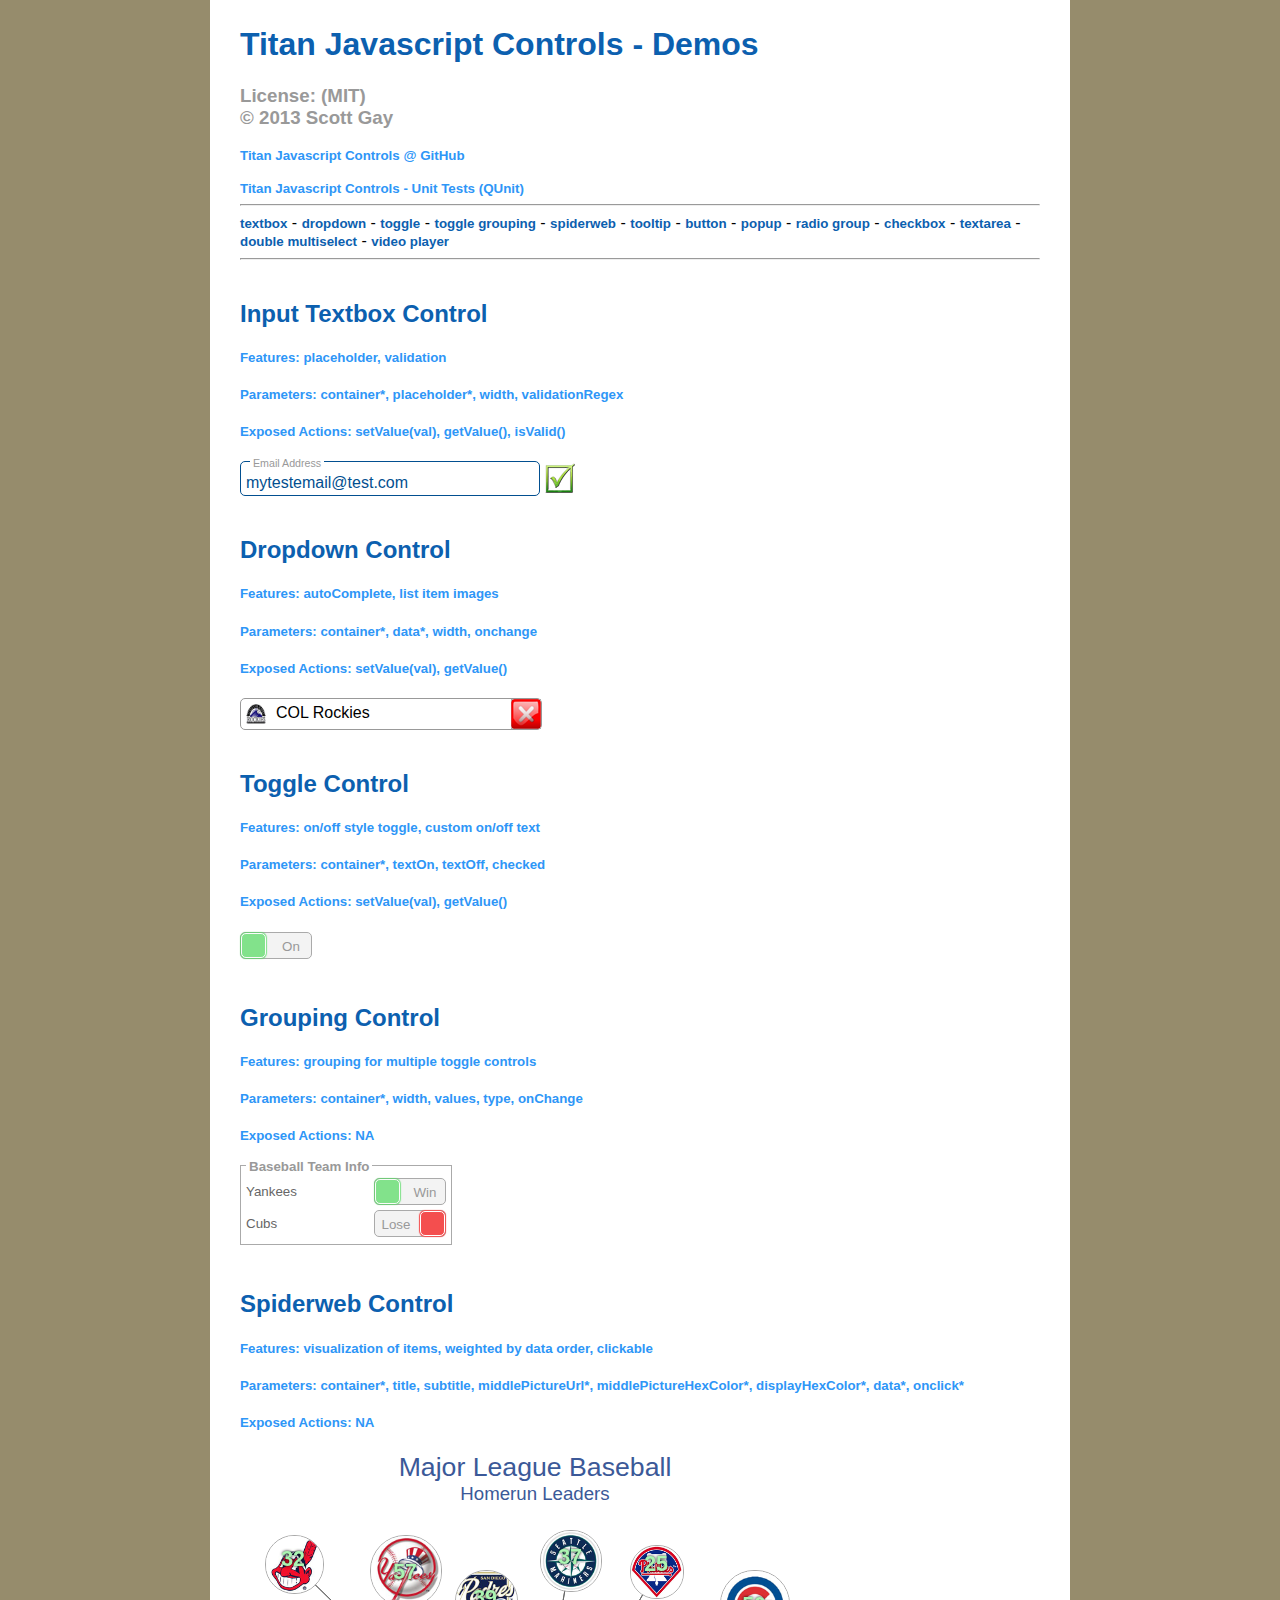
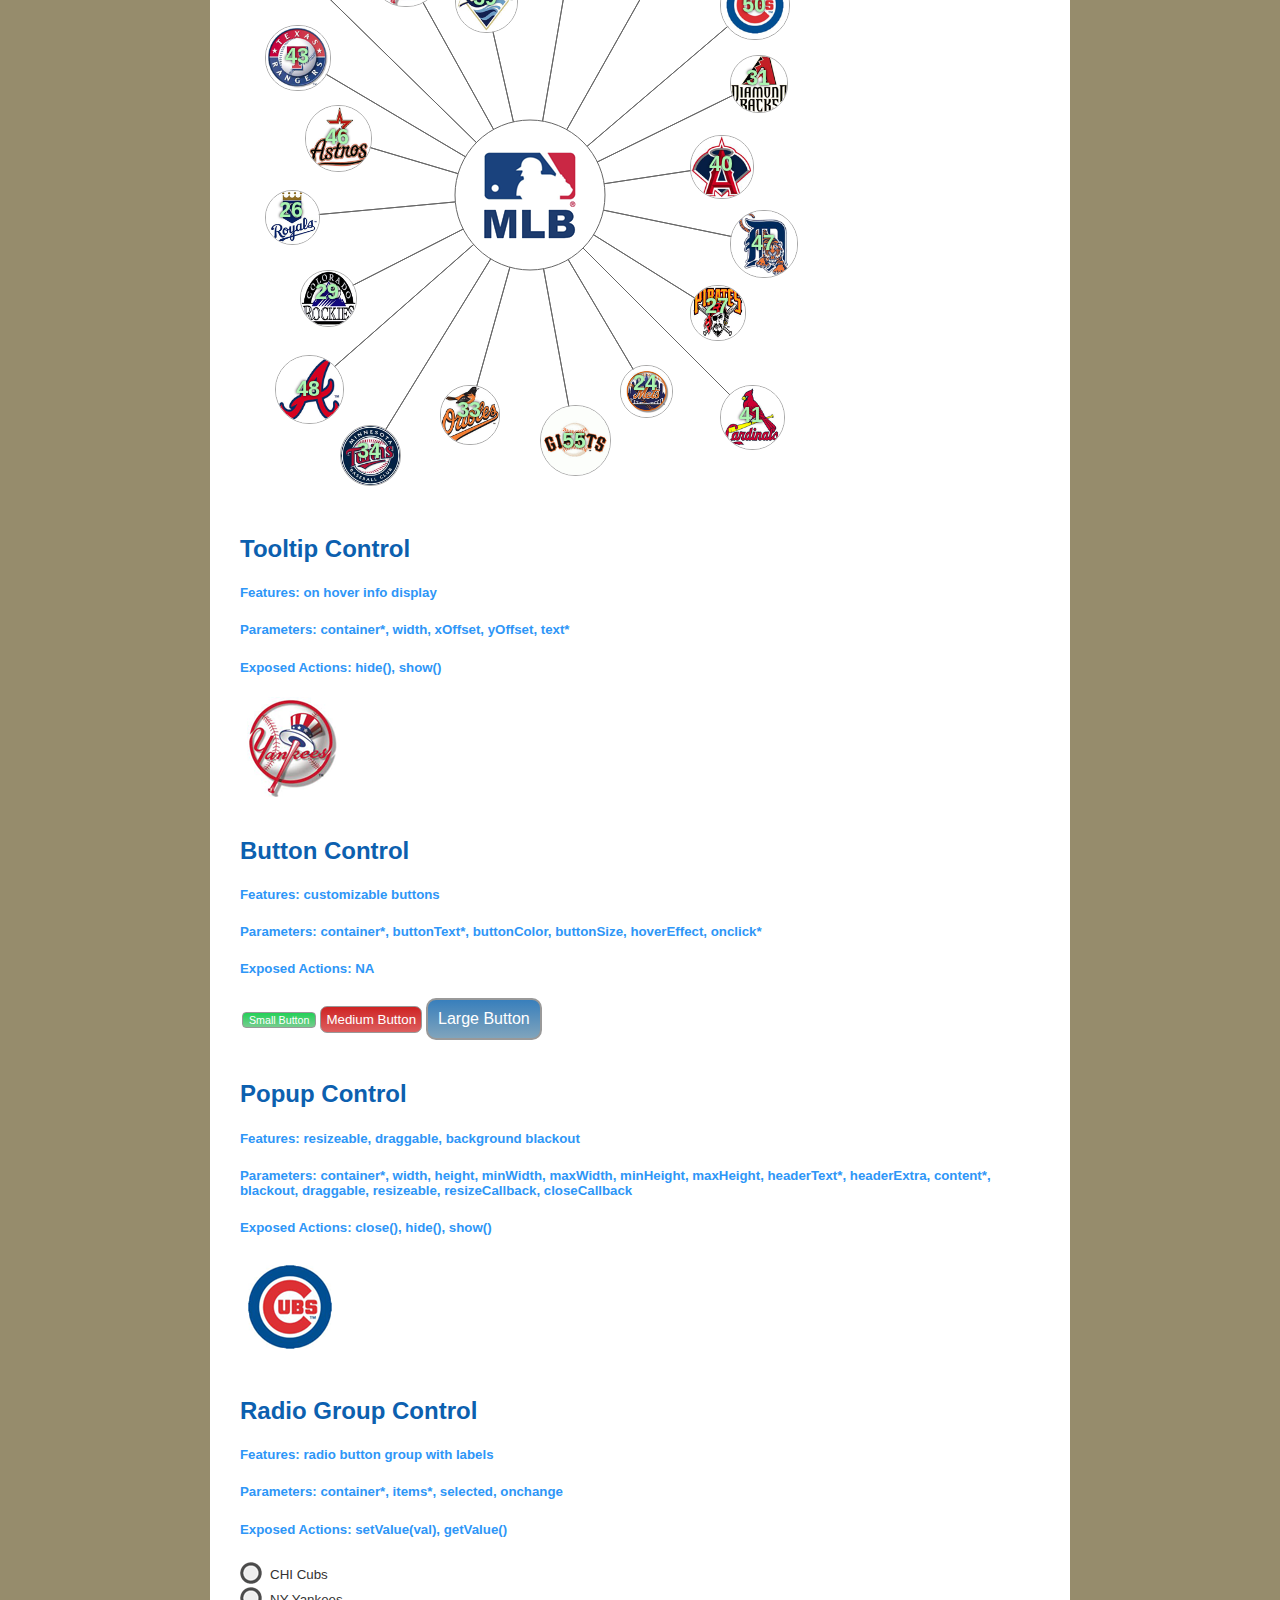
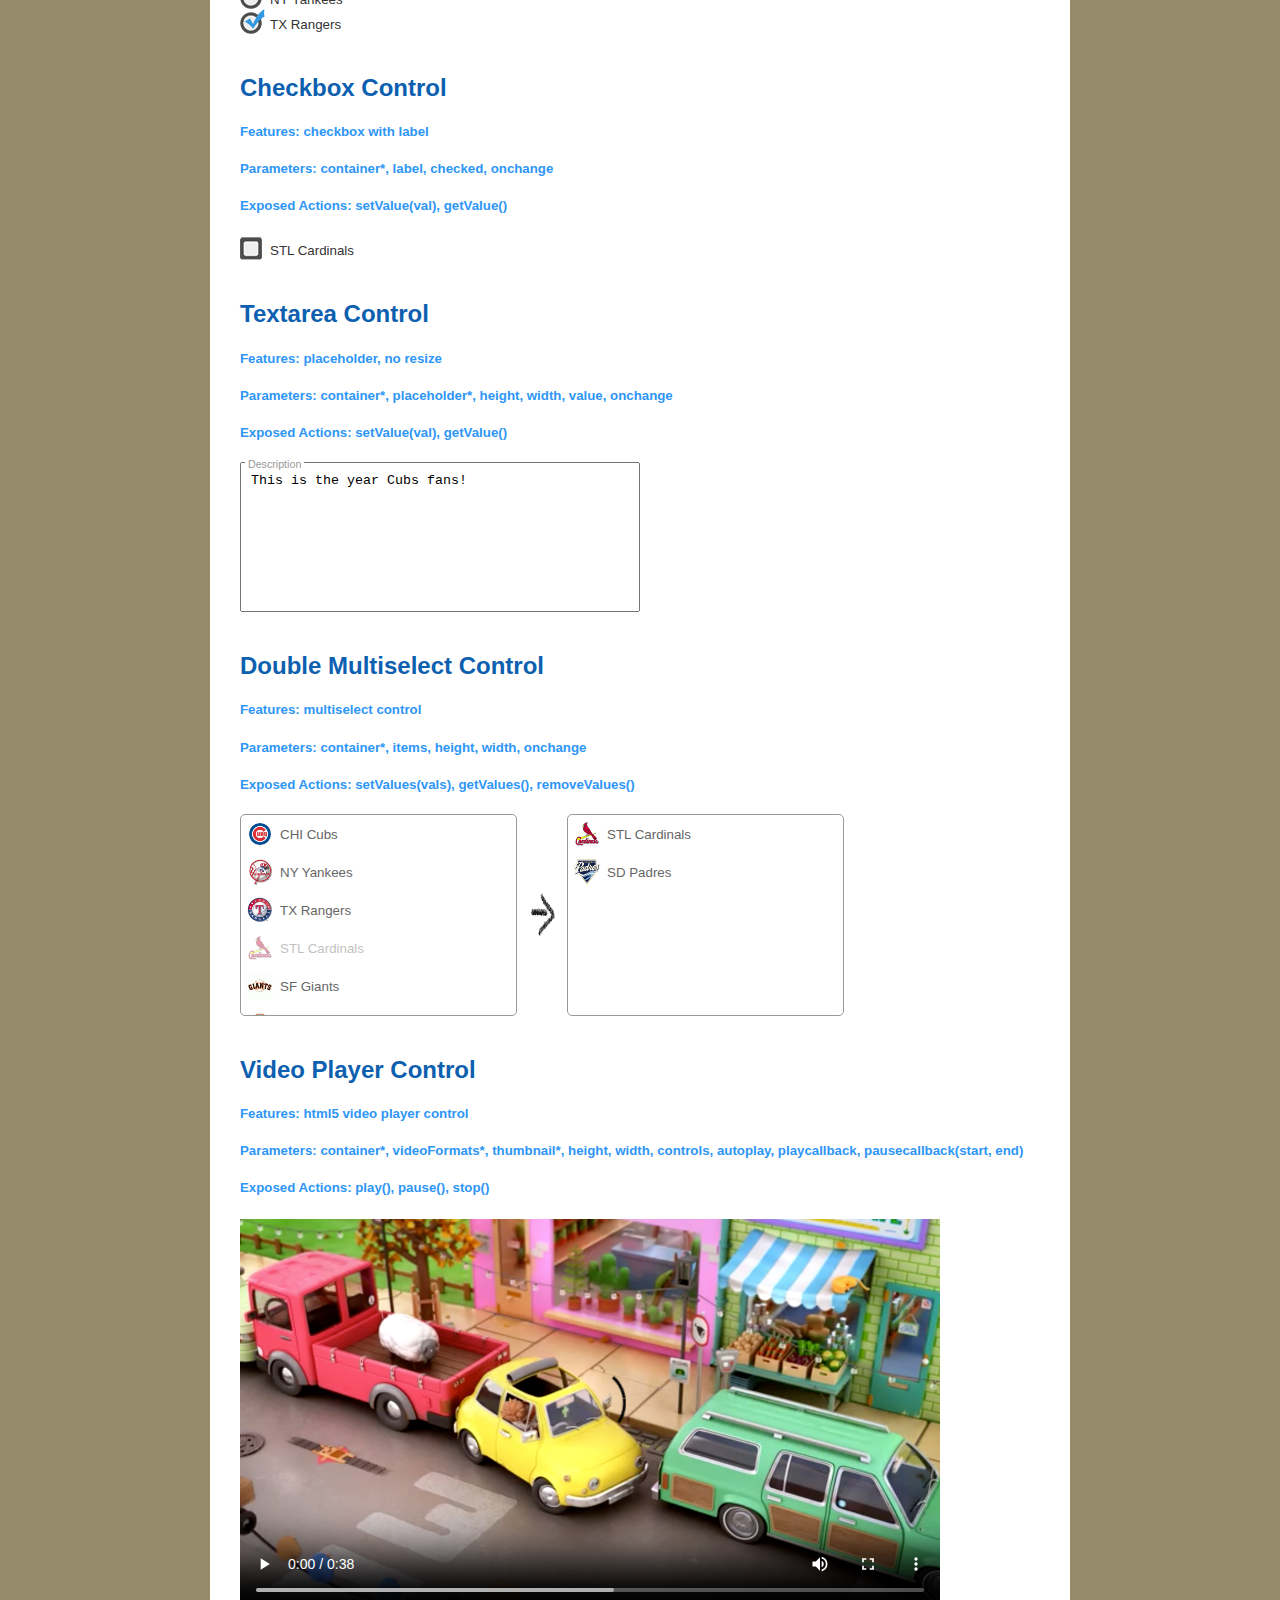
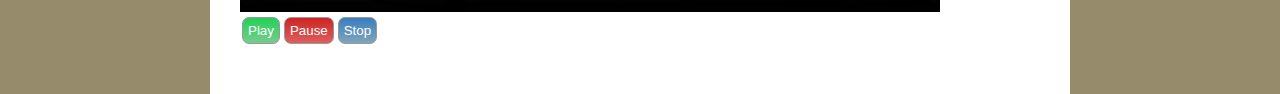
==== commit 2ce05e35: "css adjustments to toggle and grouping controls" ====
--- a/index.html
+++ b/index.html
@@ -270,8 +270,8 @@
 	// toggle ===============================================================
 	new titan.controls.toggle({
 		'container'     : $('#dvToggle'),
-		'textOn'        : 'Show',
-		'textOff'       : 'Hide',
+		'textOn'        : 'On',
+		'textOff'       : 'Off',
 		'checked'       : true
 	});	
 
--- a/css/toggle.css
+++ b/css/toggle.css
@@ -1,13 +1,13 @@
 /* License: (MIT) Copyright (C) 2013 Scott Gay */
 .titan .toggle.outer {
-	-moz-border-radius: 10px;
-	border-radius: 10px;
+	-moz-border-radius: 5px;
+	border-radius: 5px;
     	background: none repeat scroll 0 0 #f3f3f3;
     	border: 1px solid #AAAAAA;
     	color: #FFFFFF;
     	font-size: 10pt;
-    	height: 19px;
-	width: 52px;
+    	height: 25px;
+	width: 70px;
     	line-height: 1;
     	padding-left : 0px;
 	padding-top : 0px;
@@ -15,45 +15,45 @@
 }
 
 .titan .toggle > .inner {
-	-moz-border-radius: 10px;
-	border-radius: 10px;
+	-moz-border-radius: 5px;
+	border-radius: 5px;
     	border: 1px solid #ffffff;
     	color: #FFFFFF;
     	font-size: 8pt;
-    	height: 13px;
-	width: 17px;
+    	height: 15px;
+	width: 20px;
     	line-height: 1;
-	padding-left : 1px;
-	padding-top : 4px;
+	padding-left : 3px;
+	padding-top : 8px;
 	text-align : center;
 	cursor:pointer;
 }
 
 .titan .toggle > .innertext {
     	color: #999999;
-    	font-size: 8pt;
+    	font-size: 10pt;
     	height: 14px;
-	width: 30px;
+	width: 40px;
     	line-height: 1;
 	padding-left : 1px;
-	padding-top : 4px;
+	padding-top : 7px;
 	text-align : center;
 	cursor:pointer;
 }
 
 .titan .toggle > .on {
-    	background: none repeat scroll 0 0 #3b5998;
+    	background: none repeat scroll 0 0 #53DB60;
 	float : left;
-	box-shadow : 0px 0px 1px 1px #3b5998;
-	-moz-box-shadow : 0px 0px 1px 1px #3b5998;
+	box-shadow : 0px 0px 1px 1px #53DB60;
+	-moz-box-shadow : 0px 0px 1px 1px #53DB60;
 	opacity:0.7;
 	filter:alpha(opacity=70);
 }
 
 .titan .toggle > .off {
-    	background: none repeat scroll 0 0 #AAAAAA;
+    	background: none repeat scroll 0 0 #F44E4E;
 	float : right;
-	box-shadow : 0px 0px 1px 1px #AAAAAA;
-	-moz-box-shadow : 0px 0px 1px 1px #AAAAAA;
+	box-shadow : 0px 0px 1px 1px #F44E4E;
+	-moz-box-shadow : 0px 0px 1px 1px #F44E4E;
 
 }
--- a/css/grouping.css
+++ b/css/grouping.css
@@ -22,3 +22,9 @@
 .titan .group > .label {
 	font-size 	: 10pt;
 }
+
+.titan .smlabel {
+	font-size	: 10pt;
+	color		: #666666;
+	margin-top	: 6px;
+}
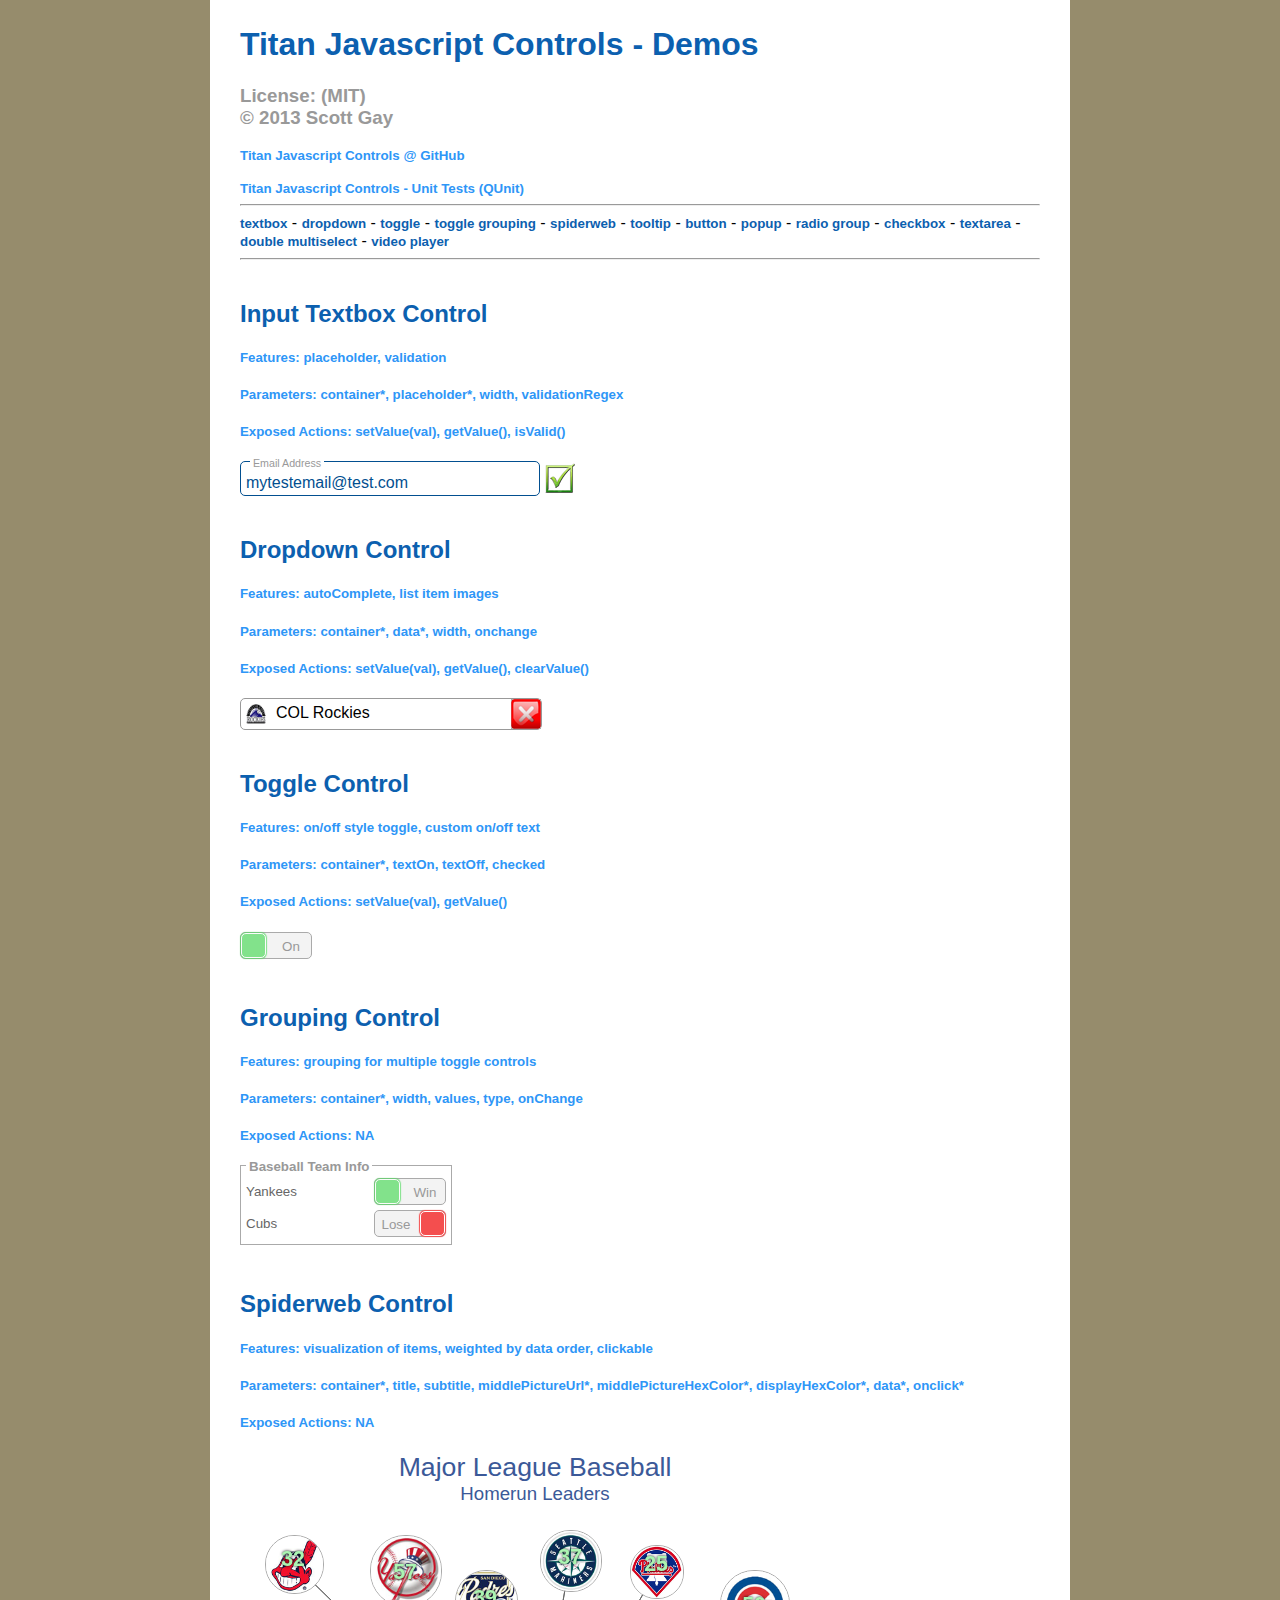
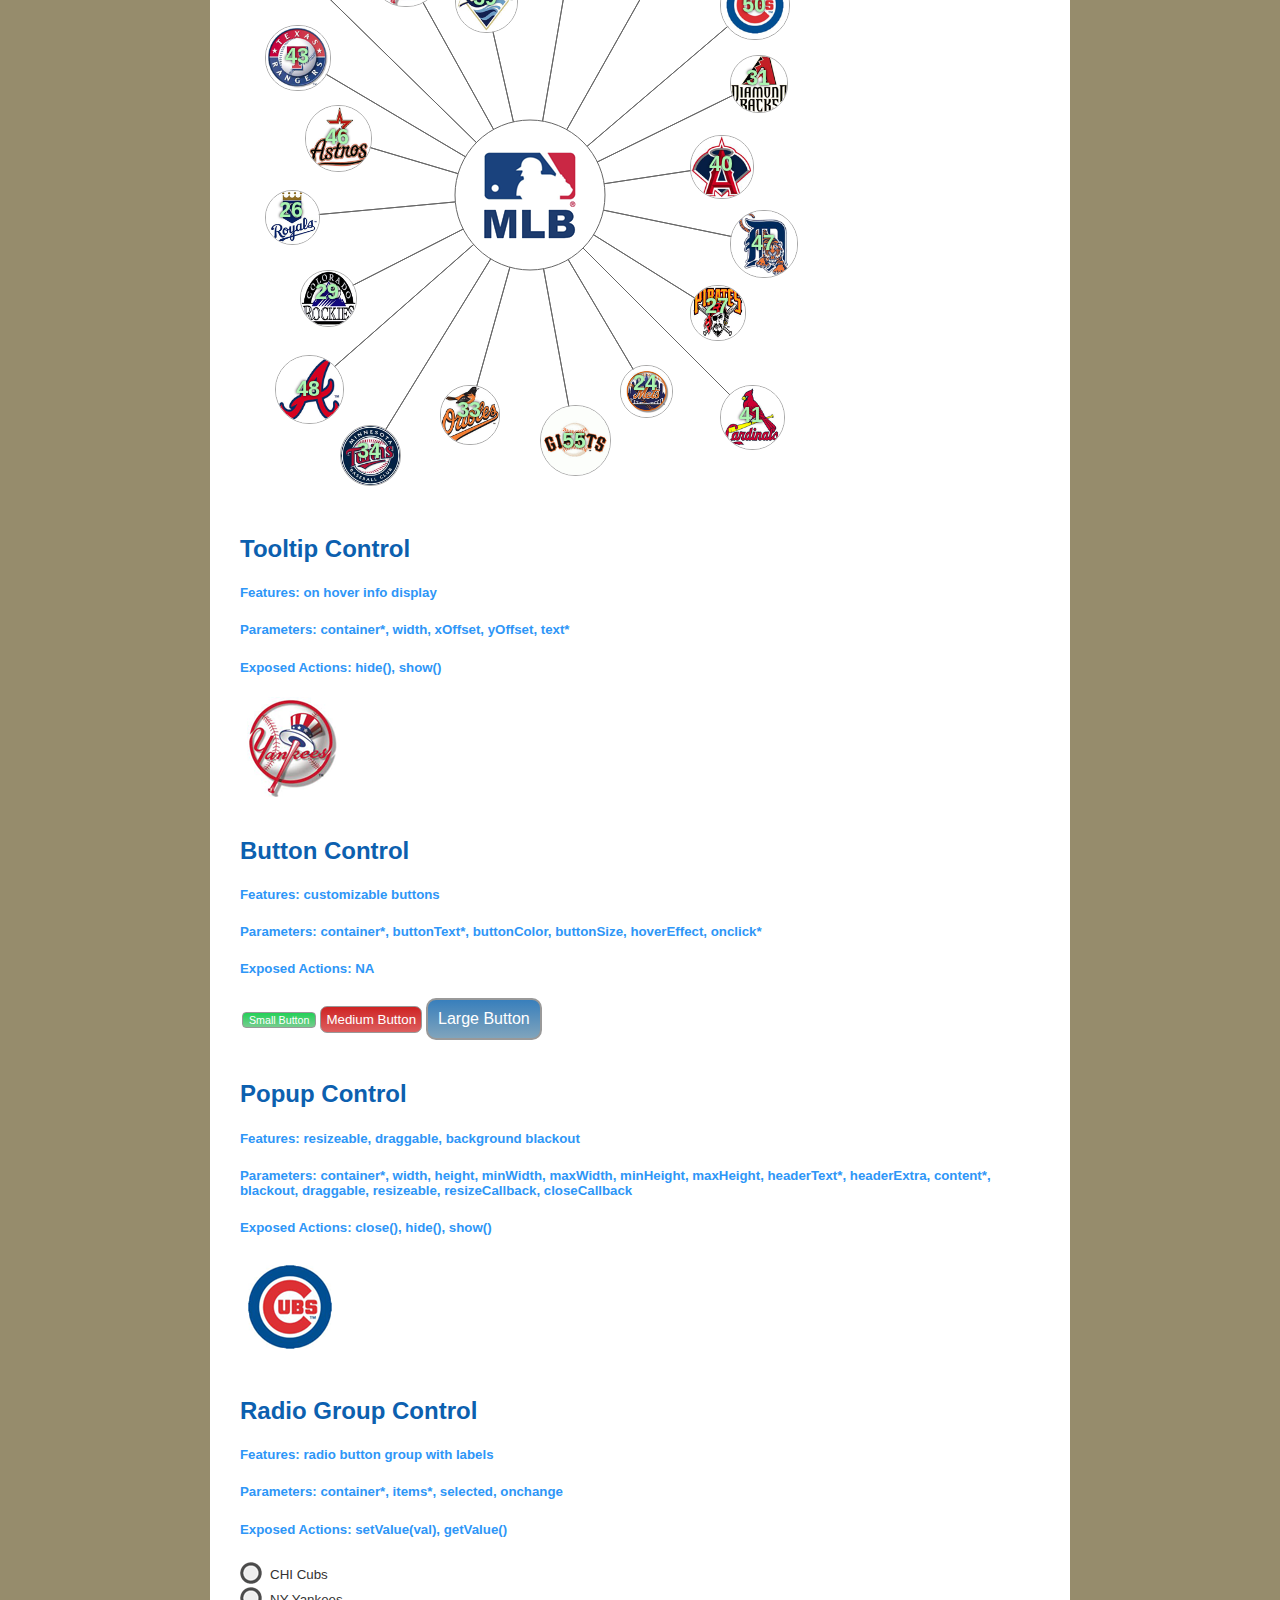
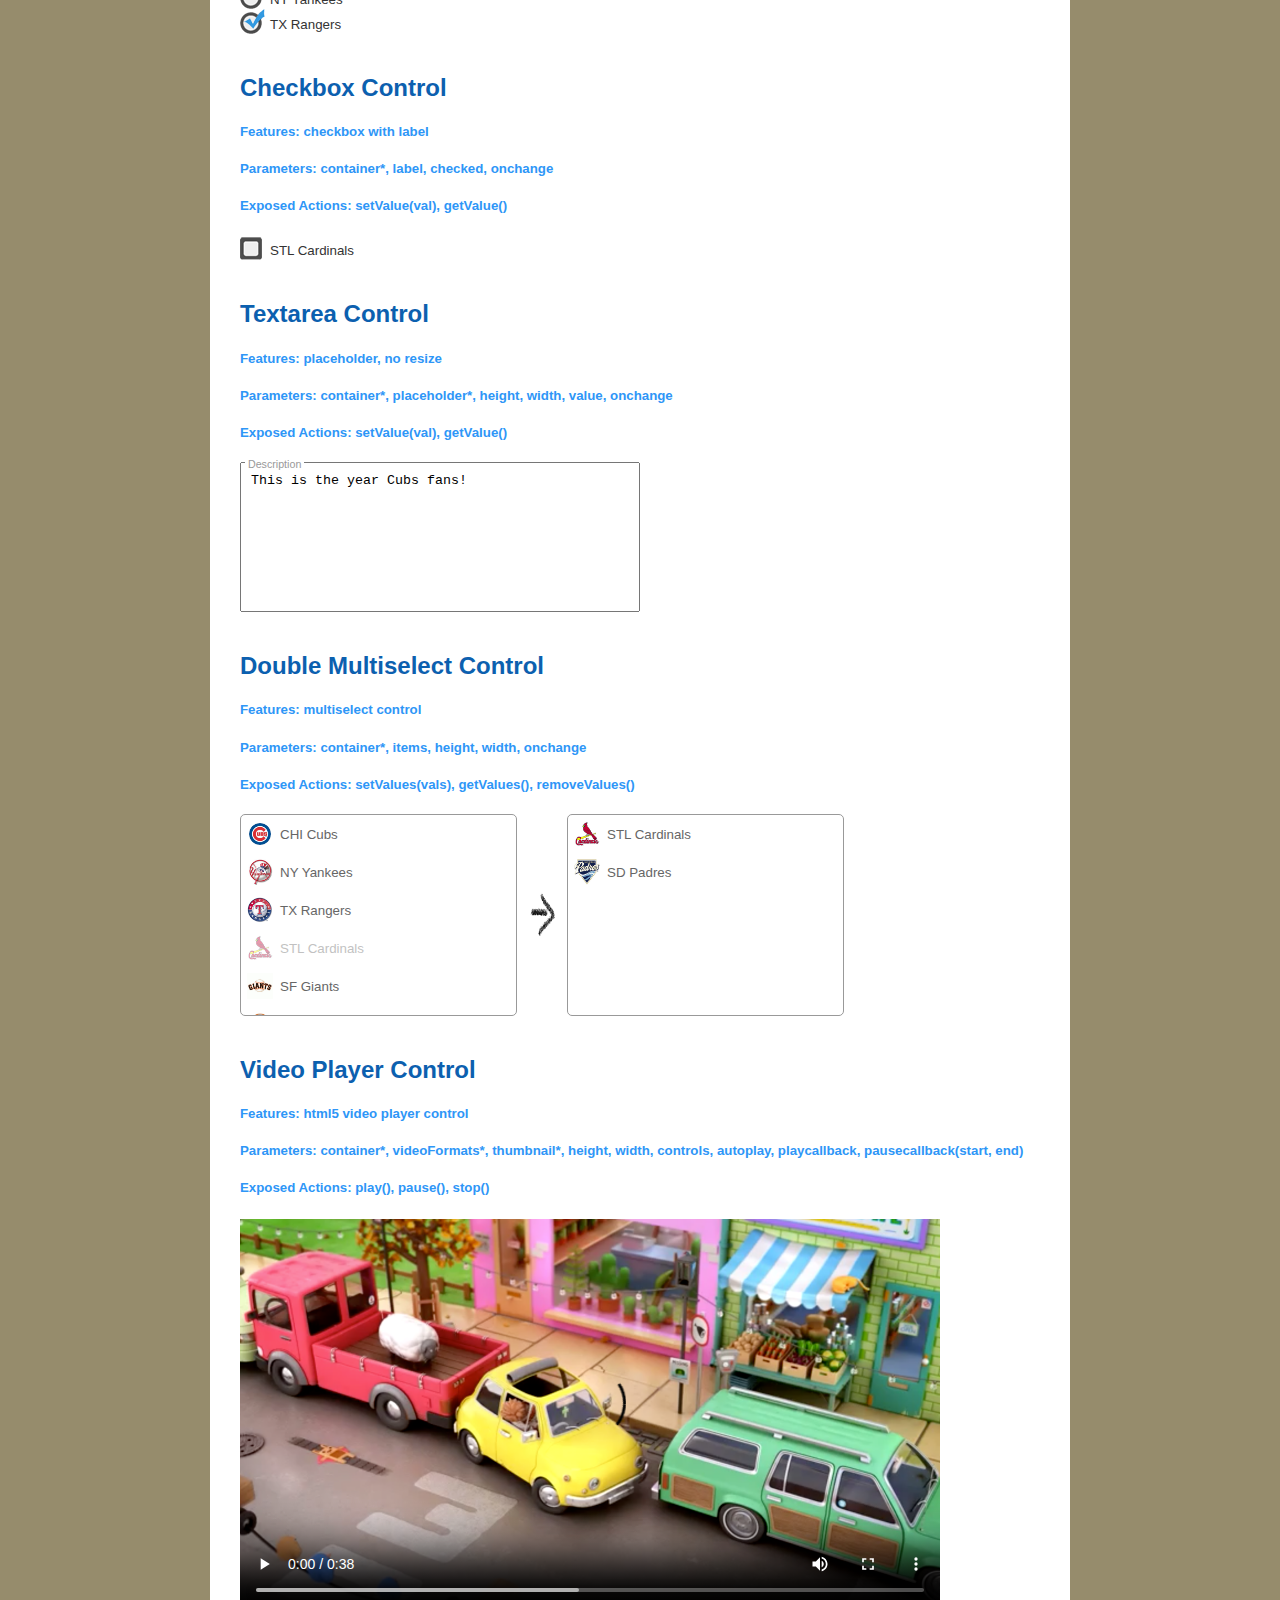
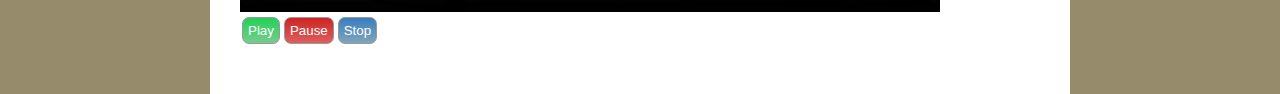
==== commit 6e78b701: "added clearValue to dropdown, fixed regex validation issue on setValue for inputTextbox" ====
--- a/index.html
+++ b/index.html
@@ -94,7 +94,7 @@
 		<h2 id="hDropdown">Dropdown Control</h2>
 		<h5>Features: autoComplete, list item images</h5>
                 <h5>Parameters: container*, data*, width, onchange</h5>
-                <h5>Exposed Actions: setValue(val), getValue()</h5>
+                <h5>Exposed Actions: setValue(val), getValue(), clearValue()</h5>
 		<div id="dvDropdown"></div>	
 
 		<h2 id="hToggle">Toggle Control</h2>
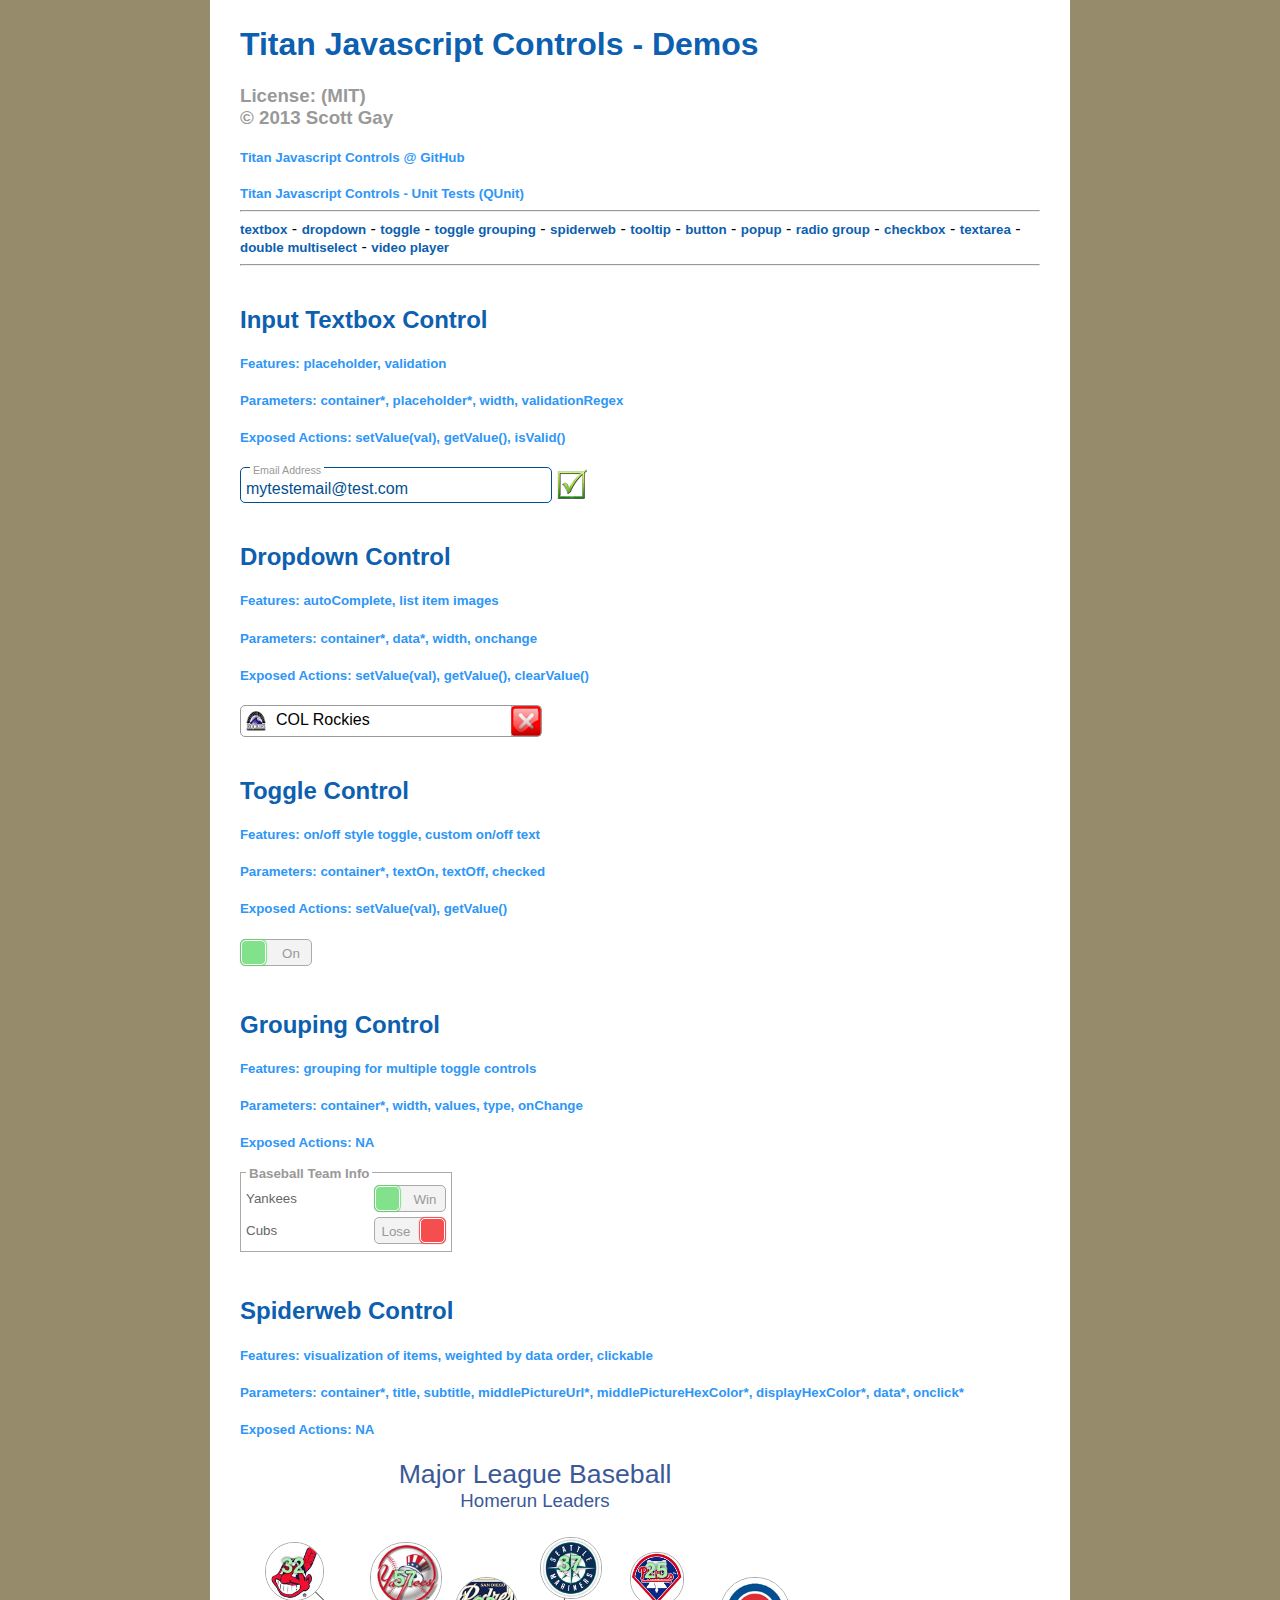
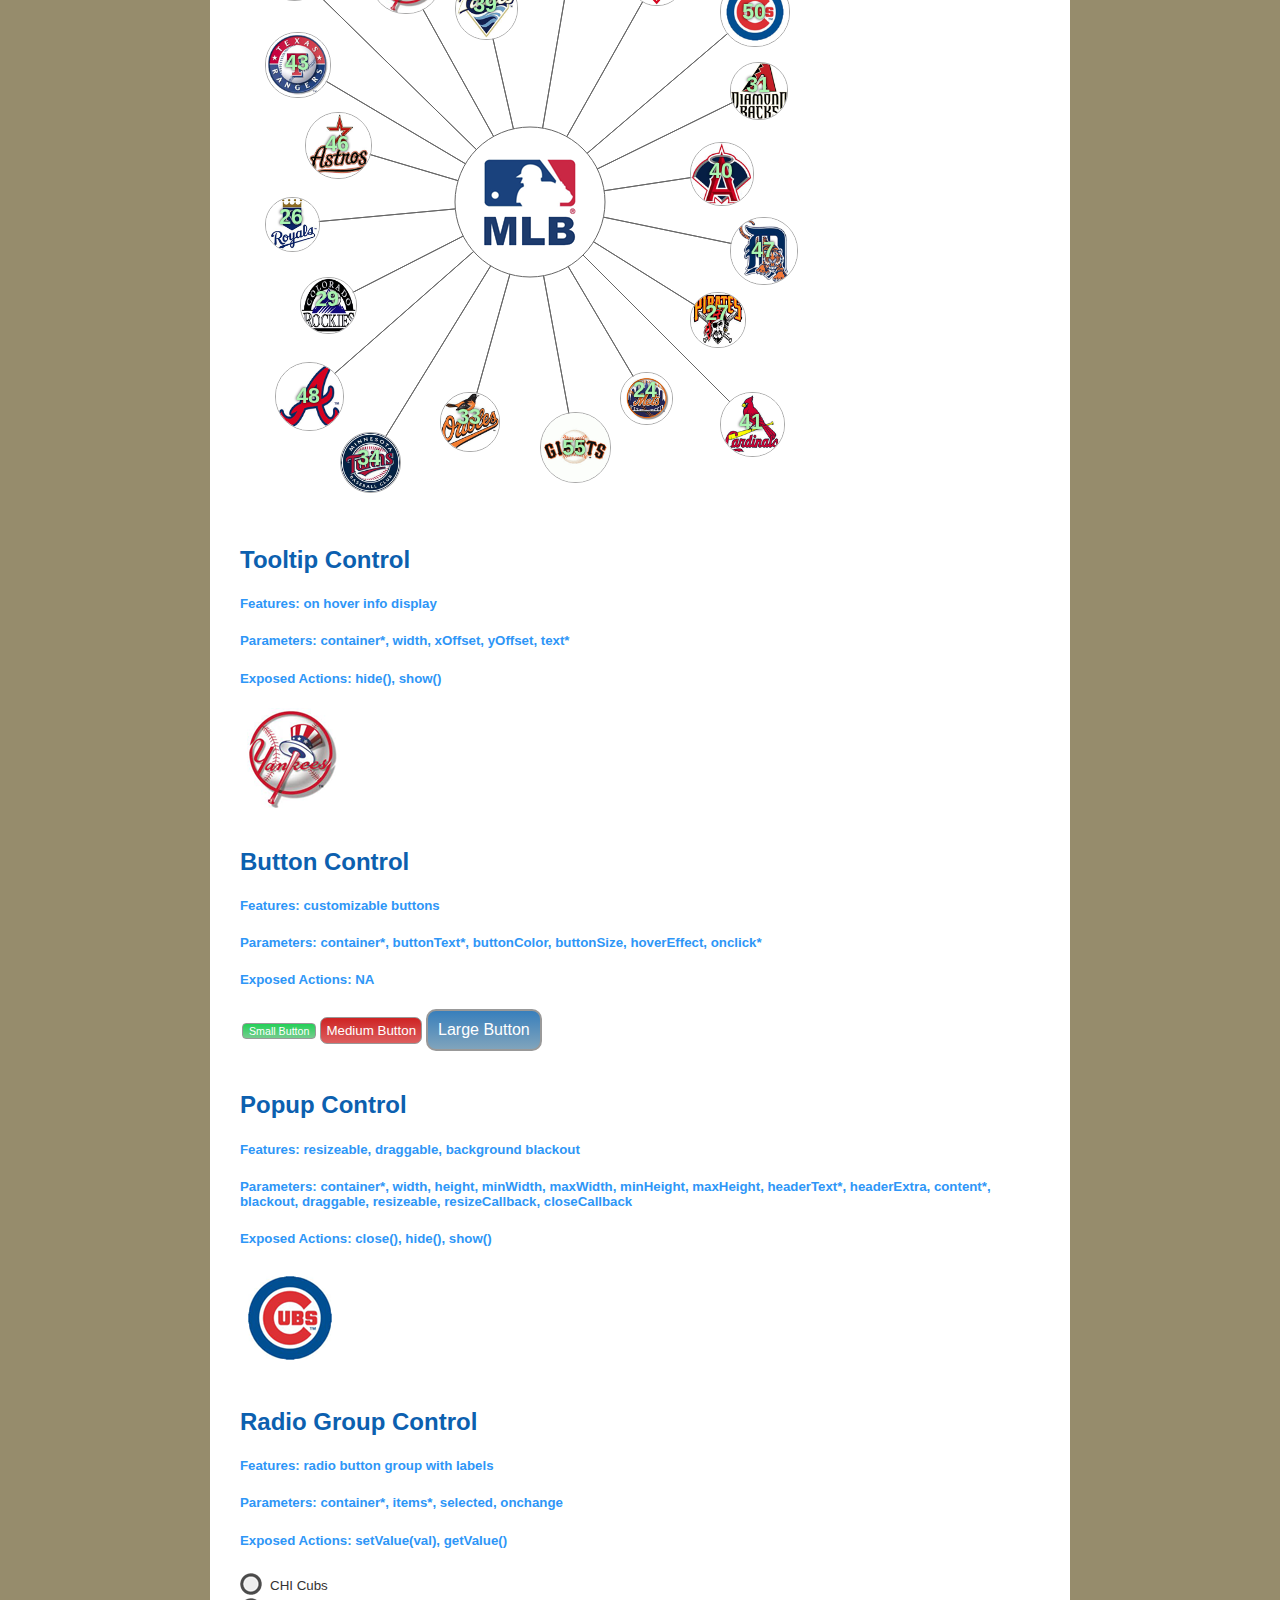
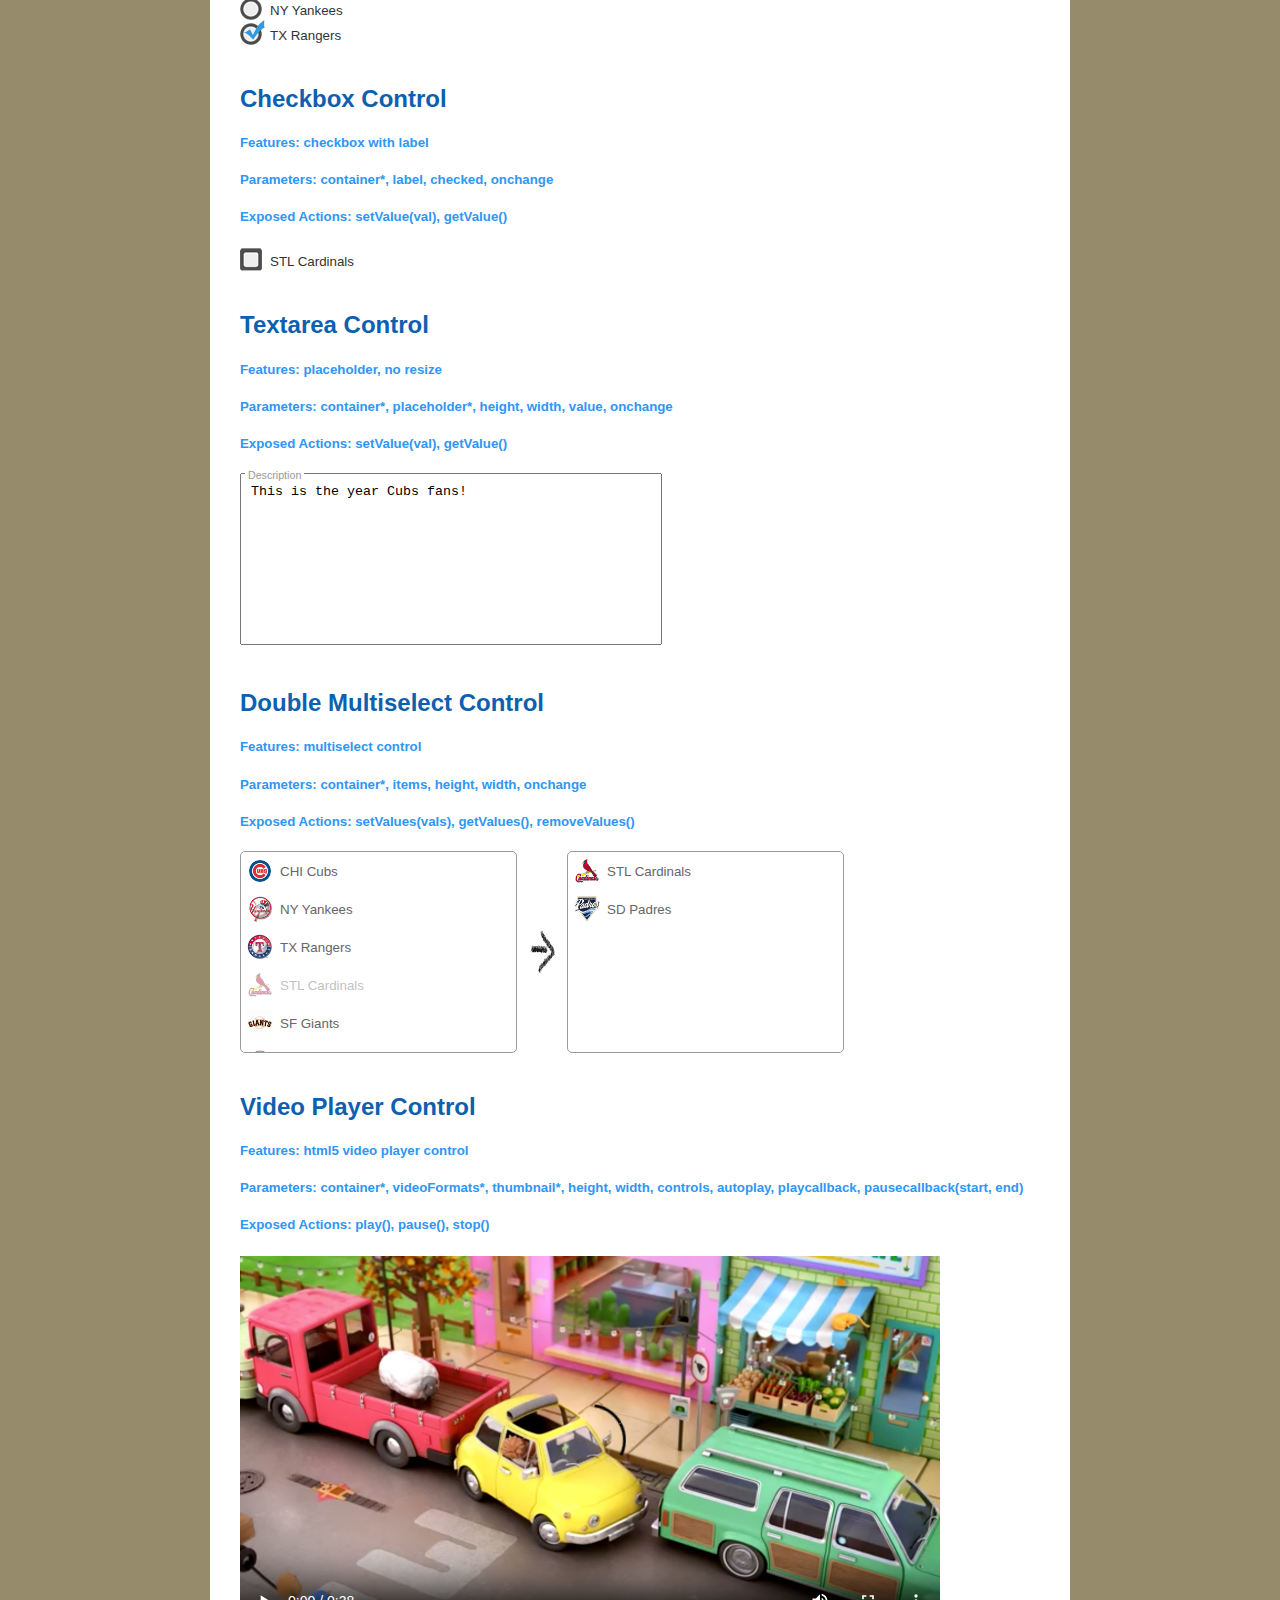
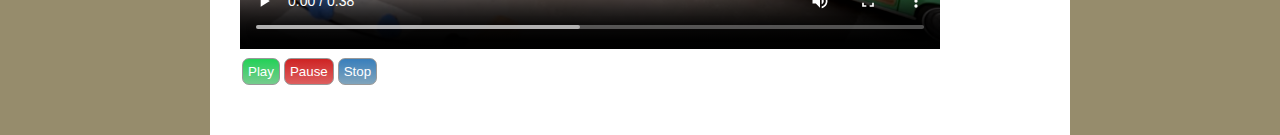
==== commit 13731814: "add doctype and adjust inputTextbox height accordingly" ====
--- a/index.html
+++ b/index.html
@@ -1,3 +1,4 @@
+<!DOCTYPE html>
 <!--
 License: (MIT) Copyright (C) 2013 Scott Gay
 -->
--- a/css/inputTextbox.css
+++ b/css/inputTextbox.css
@@ -1,6 +1,6 @@
 /* License: (MIT) Copyright (C) 2013 Scott Gay */
 .titan .txtbox {
-	height		: 35px;
+	height		: 22px;
 	border-style	: solid;
 	border-width	: 1px;
 	border-radius	: 5px;
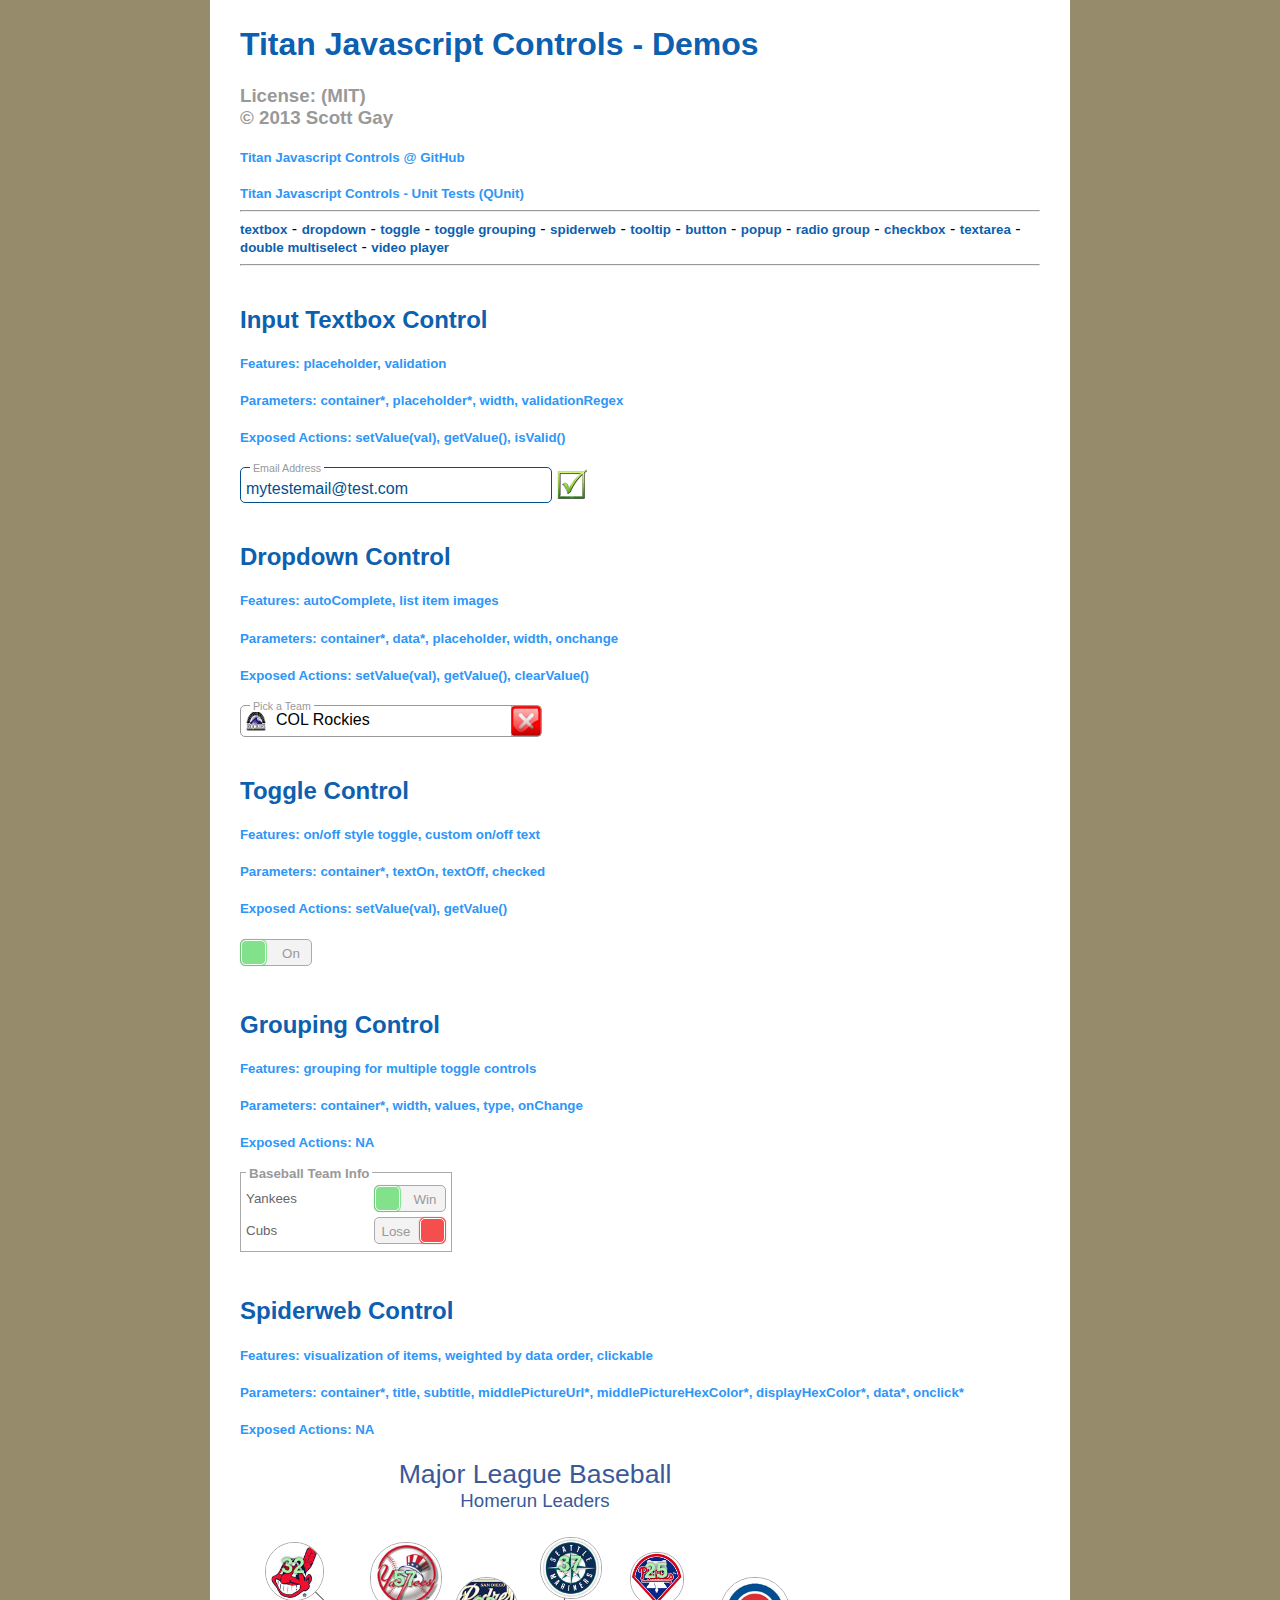
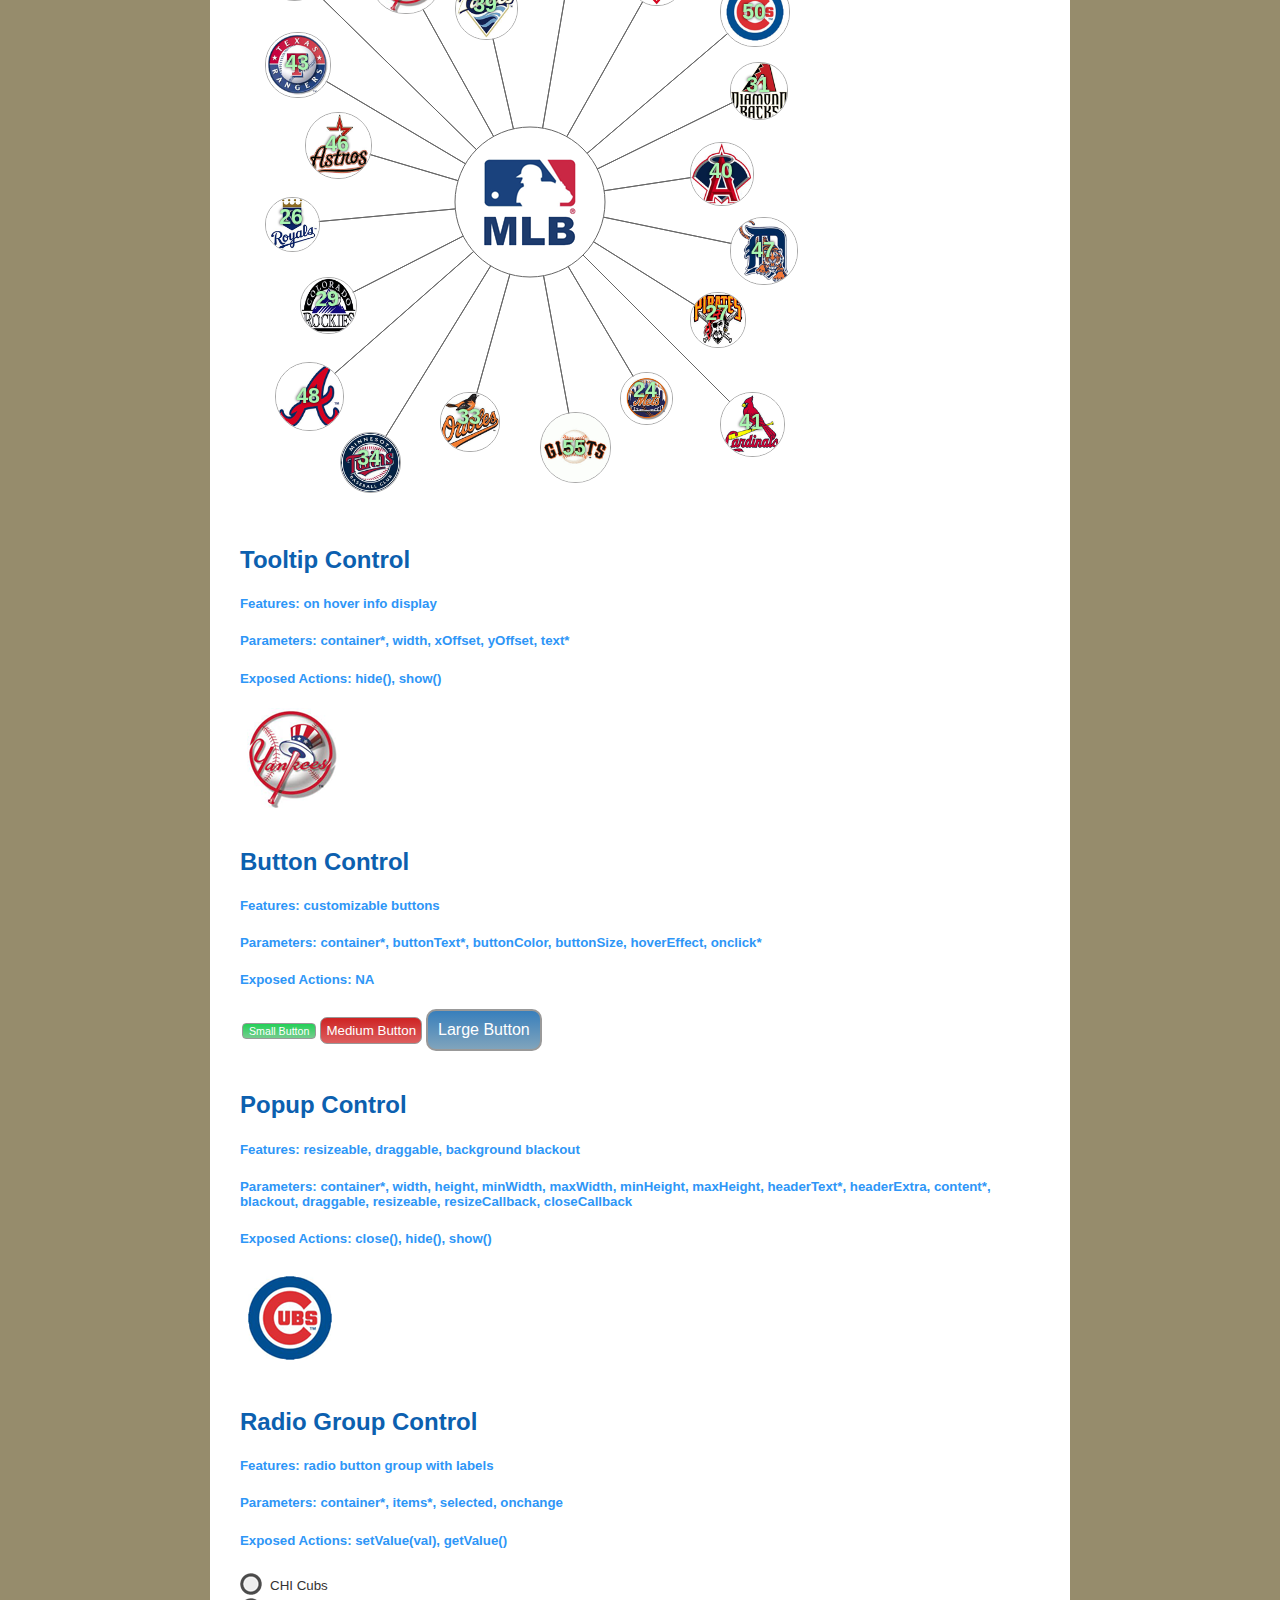
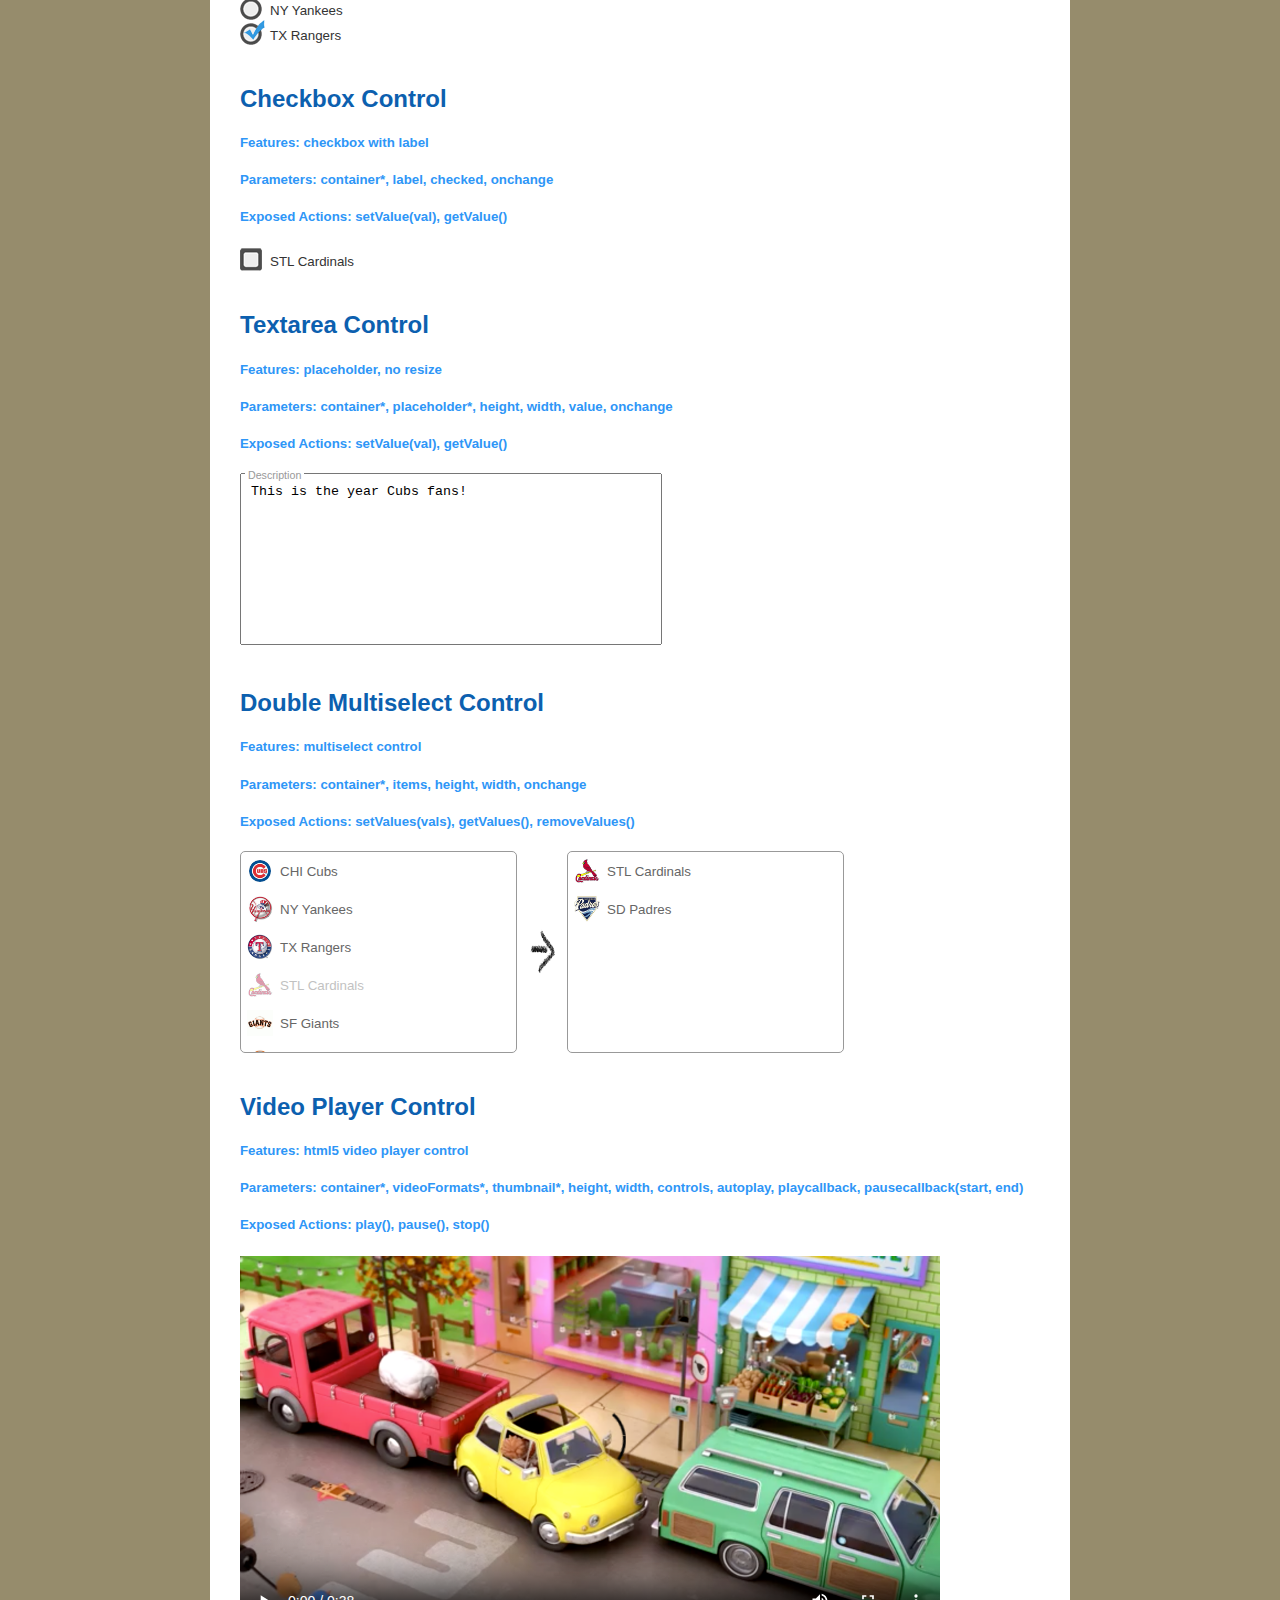
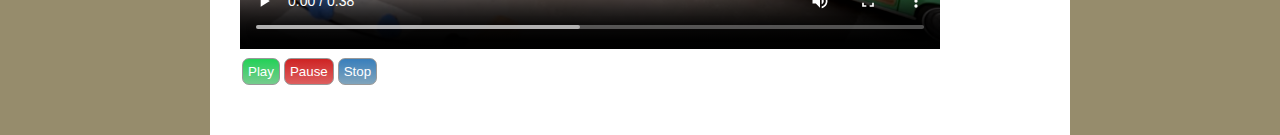
==== commit f8a4e511: "add placeholder for dropdown" ====
--- a/index.html
+++ b/index.html
@@ -94,7 +94,7 @@
 
 		<h2 id="hDropdown">Dropdown Control</h2>
 		<h5>Features: autoComplete, list item images</h5>
-                <h5>Parameters: container*, data*, width, onchange</h5>
+                <h5>Parameters: container*, data*, placeholder, width, onchange</h5>
                 <h5>Exposed Actions: setValue(val), getValue(), clearValue()</h5>
 		<div id="dvDropdown"></div>	
 
@@ -261,6 +261,7 @@
 	var ctrlDropdown = new titan.controls.dropdown({
 		'container'	: $('#dvDropdown'),
 		'data'		: dropdownData,
+		'placeholder'	: 'Pick a Team',
 		'width'		: 300,
 		'onchange'	: function(item){
 			alert('Selected the '+item.name);
--- a/css/dropdown.css
+++ b/css/dropdown.css
@@ -68,3 +68,15 @@
 	width			: 20px;
 	margin-right		: 10px;
 }
+
+.titan .placeholderdd {
+	position		: absolute;
+	padding			: 0px 3px 0px 3px;
+	font-size		: 8pt;
+	color			: #999999;
+	background-color	: #ffffff;
+	margin-top		: -37px;
+	margin-left		: 10px;
+}
+
+
--- a/css/inputTextbox.css
+++ b/css/inputTextbox.css
@@ -14,11 +14,11 @@
 
 .titan .placeholder {
 	position		: absolute;
-	padding			: 3px;
+	padding			: 0px 3px 0px 3px;
 	font-size		: 8pt;
 	color			: #999999;
 	background-color	: #ffffff;
-	margin-top		: -42px;
+	margin-top		: -41px;
 	margin-left		: 10px;
 }
 
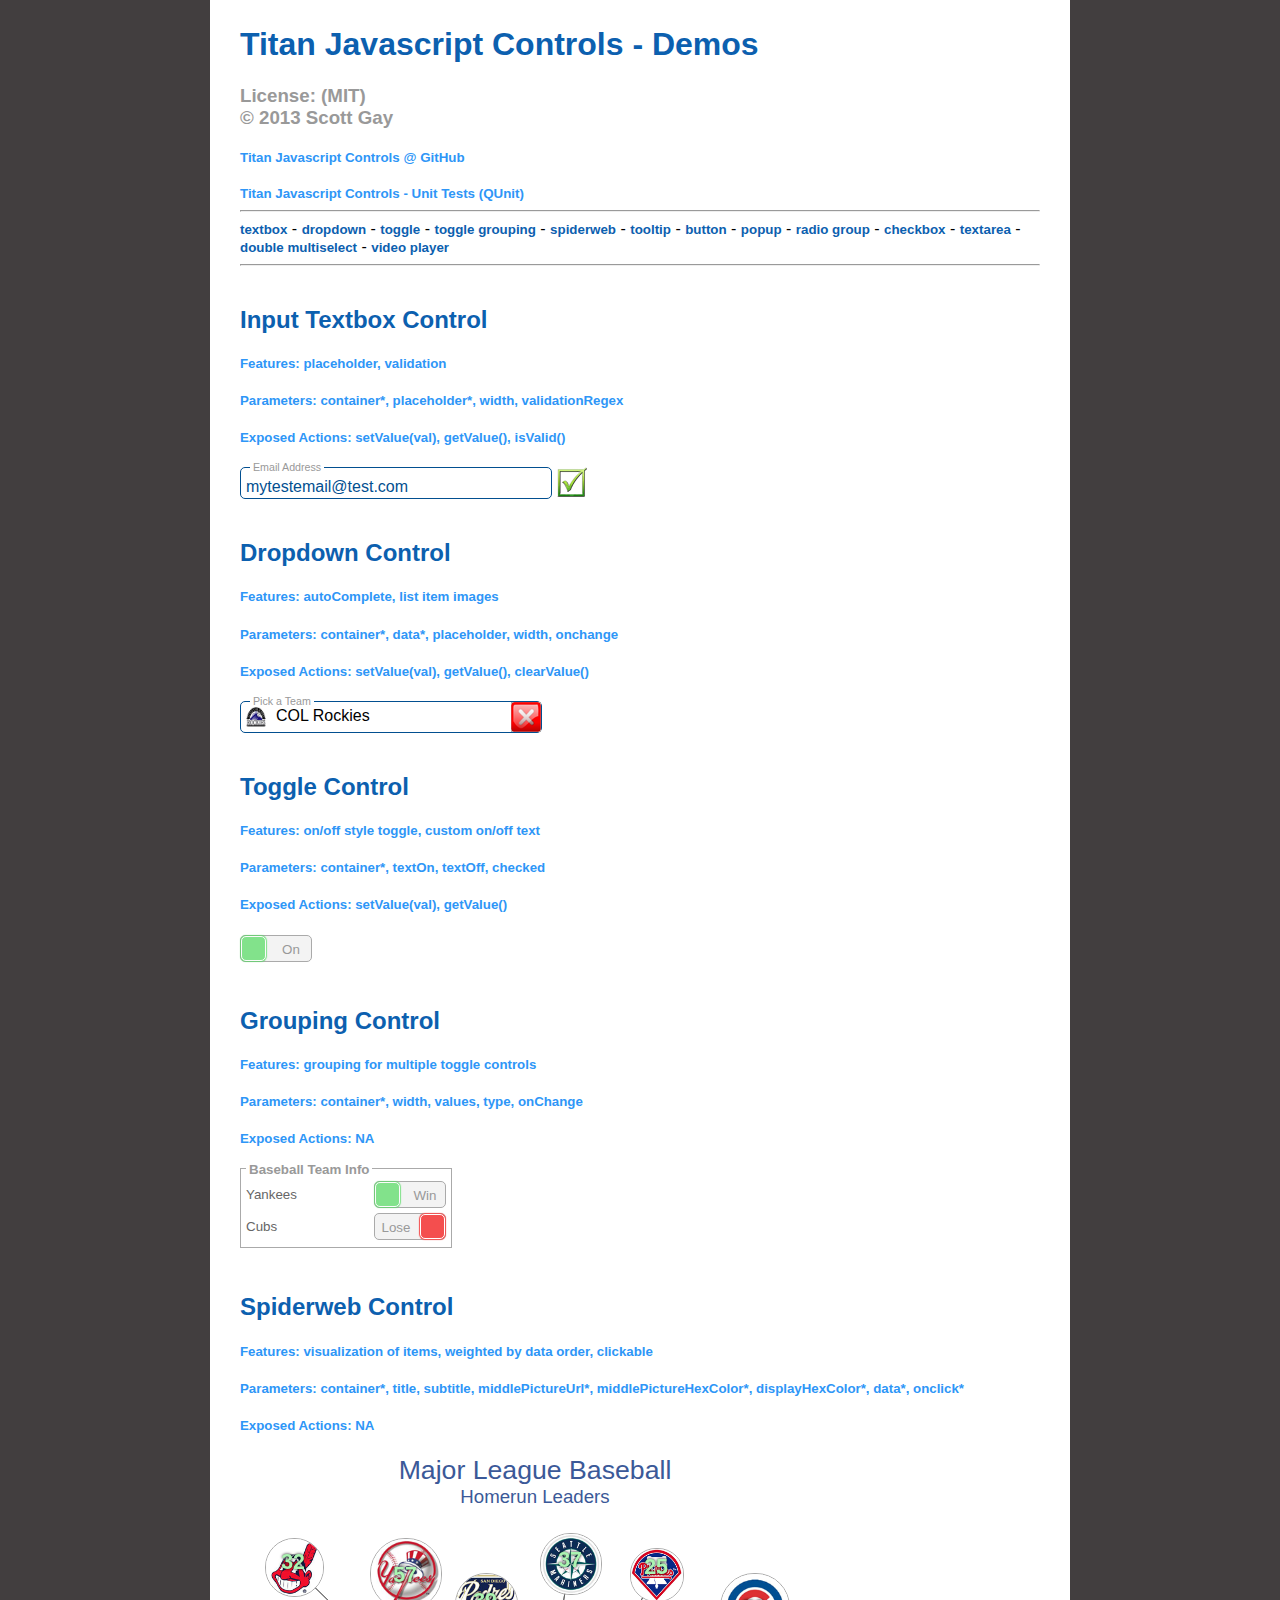
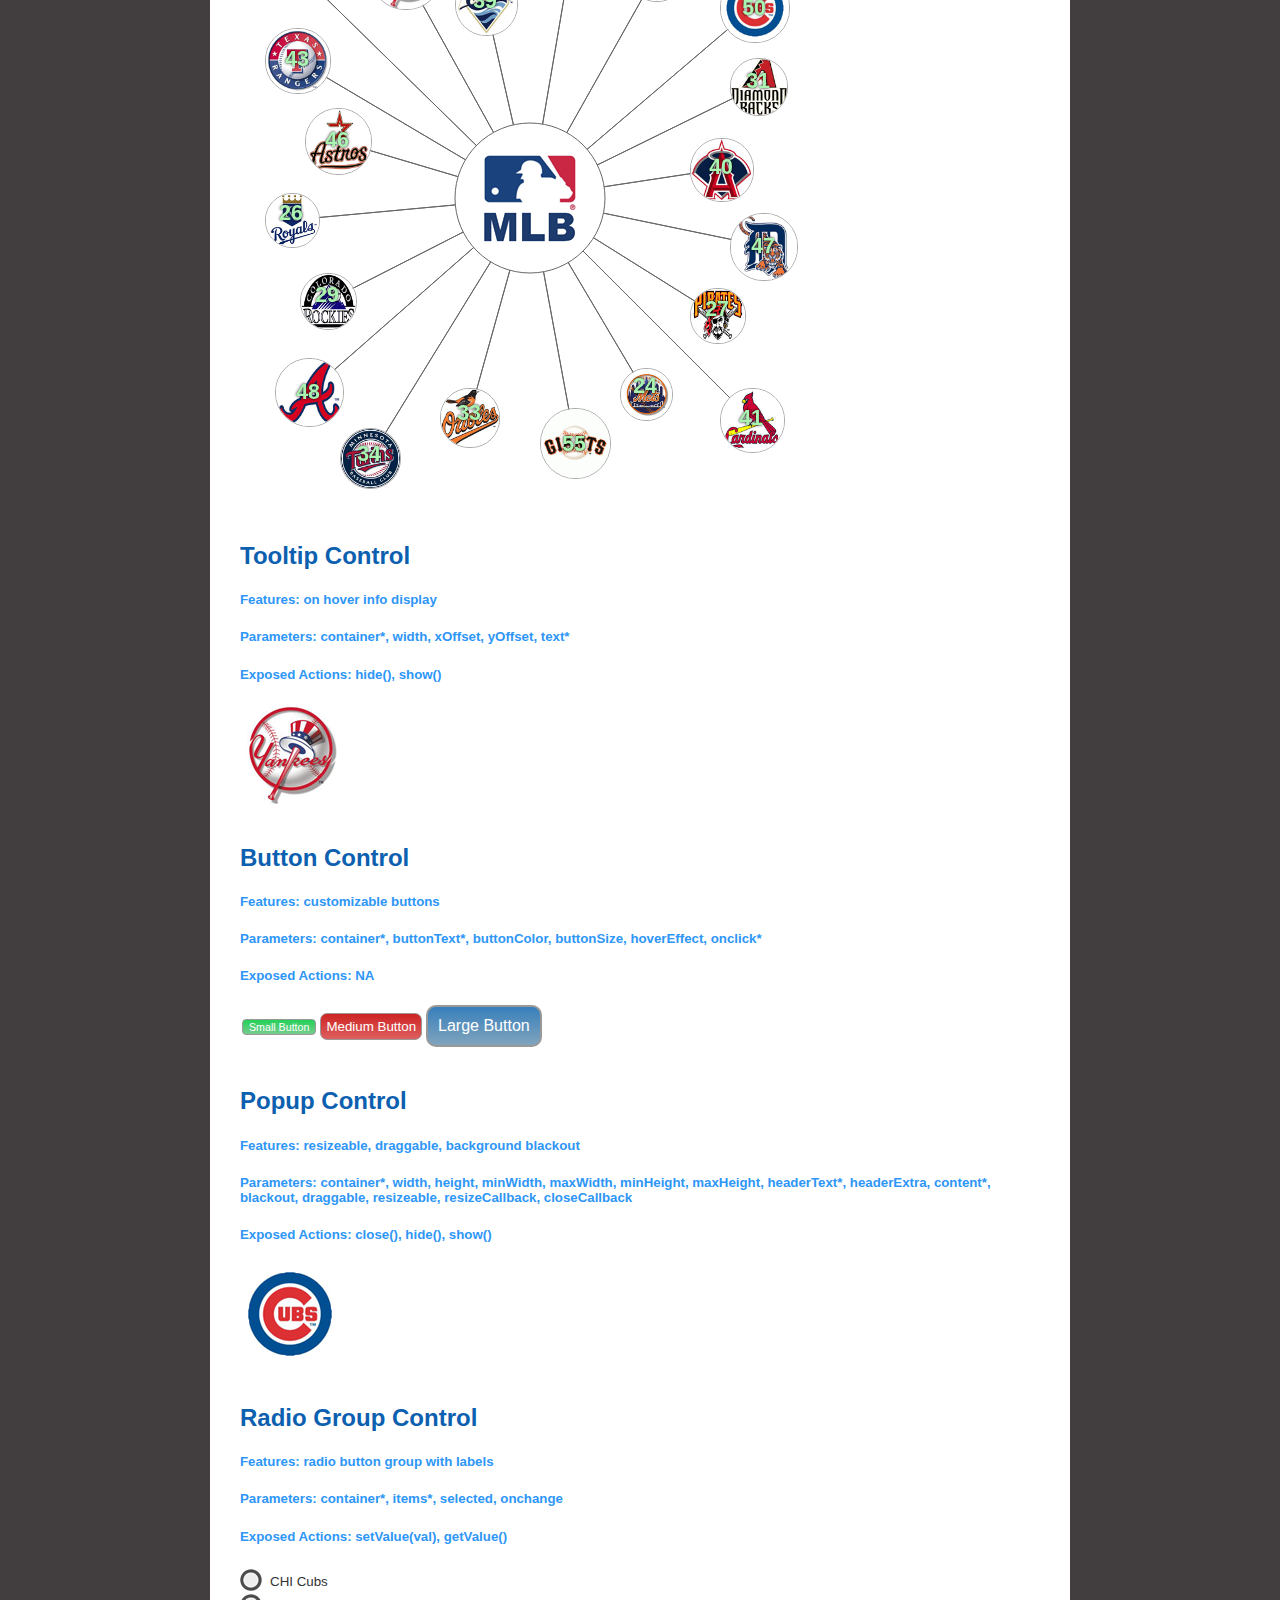
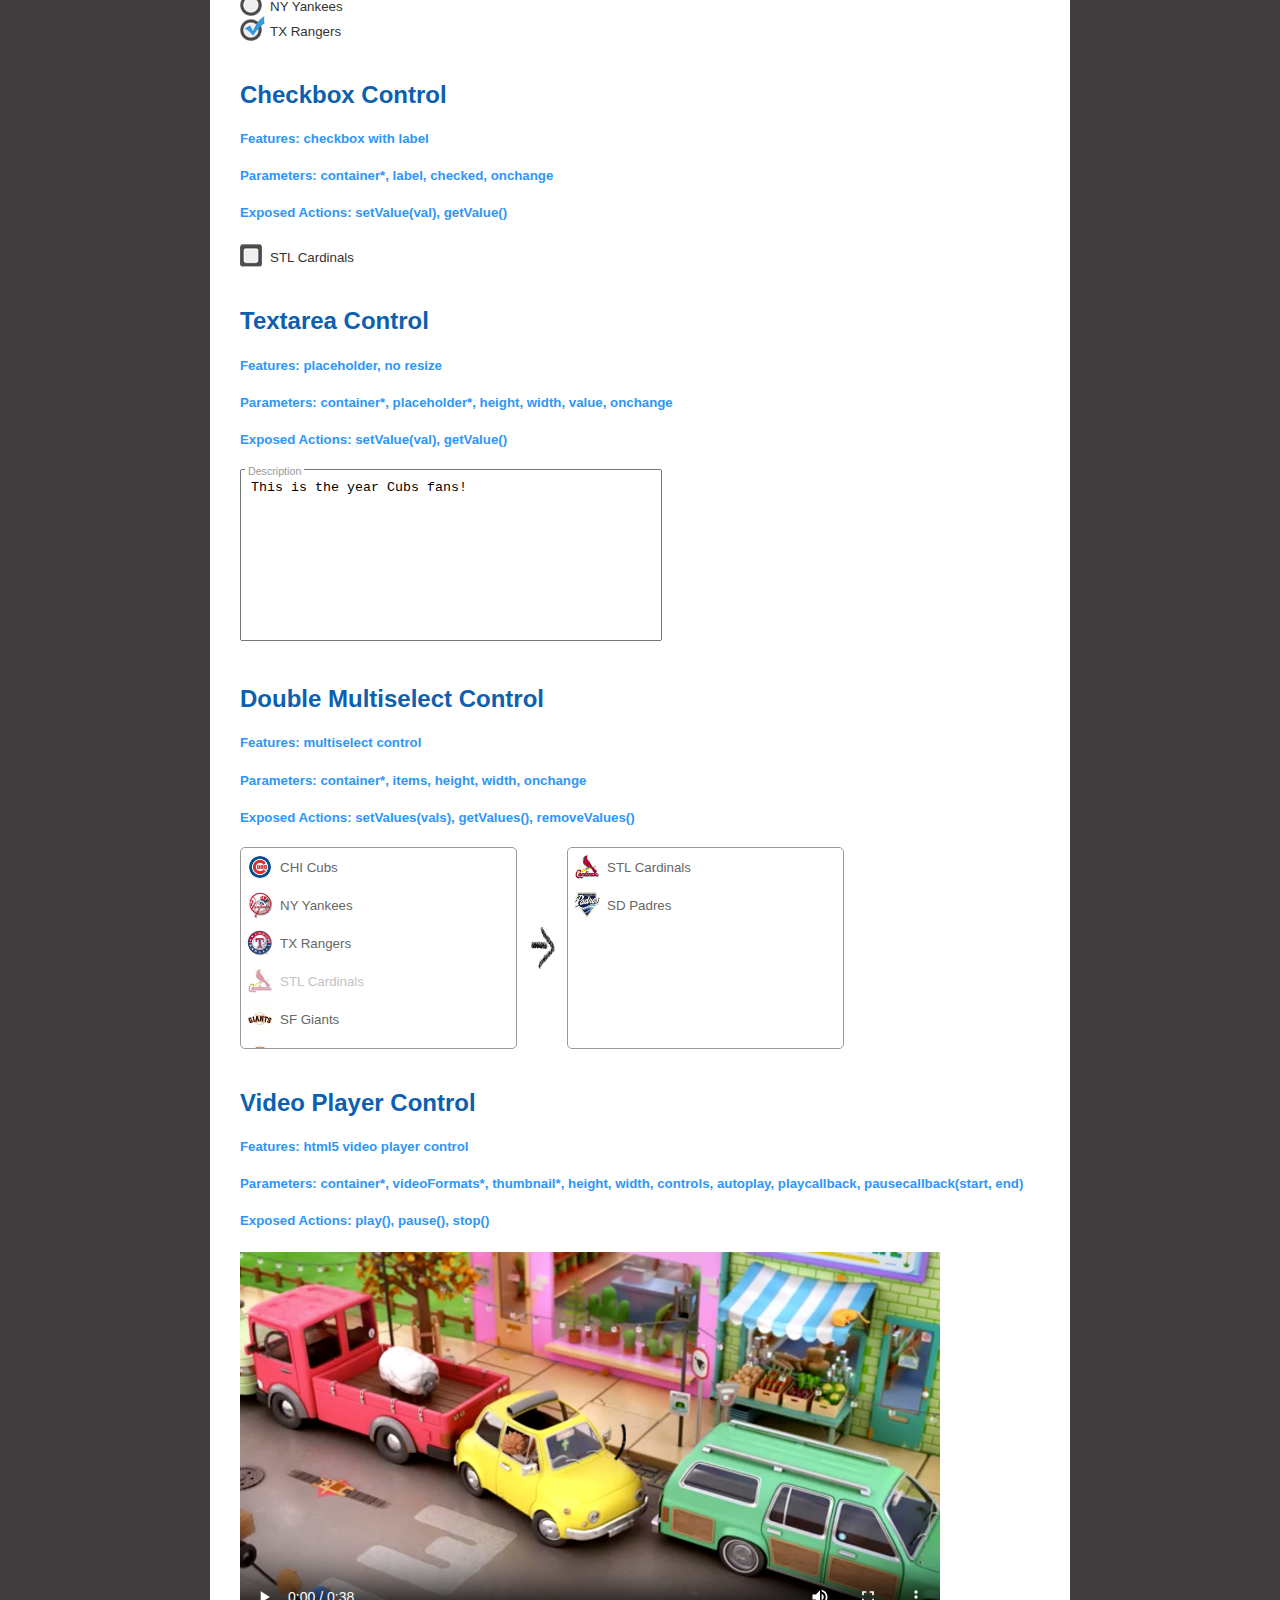
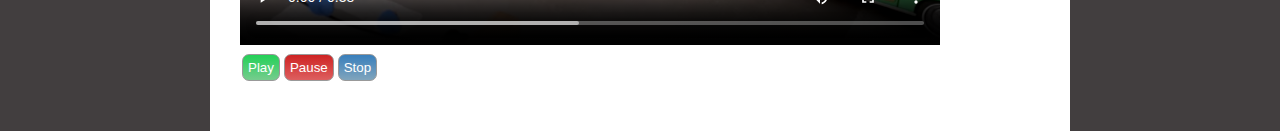
==== commit bf88aa0b: "change background" ====
--- a/index.html
+++ b/index.html
@@ -64,7 +64,7 @@
 		h5 { color:#2E96F7; }
 	</style>
 </head>
-<body style="background-color:#968C6C;margin-top:0px;margin-bottom:0px;">
+<body style="background-color:#423E3F;margin-top:0px;margin-bottom:0px;">
 	<div style="width:800px;margin-right:auto;margin-left:auto;background-color:#ffffff;top:0;left:0;padding:5px 30px 50px 30px;">
 		<h1>Titan Javascript Controls - Demos</h1>
 		<h3>License: (MIT) <br/>&copy; 2013 Scott Gay</h3>
--- a/css/master.css
+++ b/css/master.css
@@ -17,3 +17,12 @@
 .clear {
 	clear			: both;
 }
+
+.ellipsis {
+        float: left;
+        overflow: hidden;
+        -moz-binding: url('/css/xml/ellipsis.xml#ellipsis');
+        white-space: nowrap;
+        text-overflow: ellipsis;
+        -o-text-overflow: ellipsis;
+}
--- a/css/dropdown.css
+++ b/css/dropdown.css
@@ -2,7 +2,7 @@
 .titan .ddlBody {
 	height			: 30px;
 	border-radius		: 5px;
-	border-color		: #999999;
+	border-color		: #024F90;
 	border-style		: solid;
 	border-width		: 1px;
 	font-family		: arial;
@@ -75,7 +75,7 @@
 	font-size		: 8pt;
 	color			: #999999;
 	background-color	: #ffffff;
-	margin-top		: -37px;
+	margin-top		: -38px;
 	margin-left		: 10px;
 }
 
--- a/css/inputTextbox.css
+++ b/css/inputTextbox.css
@@ -1,6 +1,6 @@
 /* License: (MIT) Copyright (C) 2013 Scott Gay */
 .titan .txtbox {
-	height		: 22px;
+	height		: 18px;
 	border-style	: solid;
 	border-width	: 1px;
 	border-radius	: 5px;
@@ -18,7 +18,7 @@
 	font-size		: 8pt;
 	color			: #999999;
 	background-color	: #ffffff;
-	margin-top		: -41px;
+	margin-top		: -38px;
 	margin-left		: 10px;
 }
 
@@ -27,7 +27,7 @@
 	height			: 30px;
 	width			: 30px;
 	margin-left		: 5px;
-	margin-top		: 2px;
+	margin-top		: 0px;
 }
 
 .titan .valFail {
@@ -35,5 +35,5 @@
 	height			: 30px;
 	width			: 30px;
 	margin-left		: 5px;
-	margin-top		: 2px;
+	margin-top		: 0px;
 }
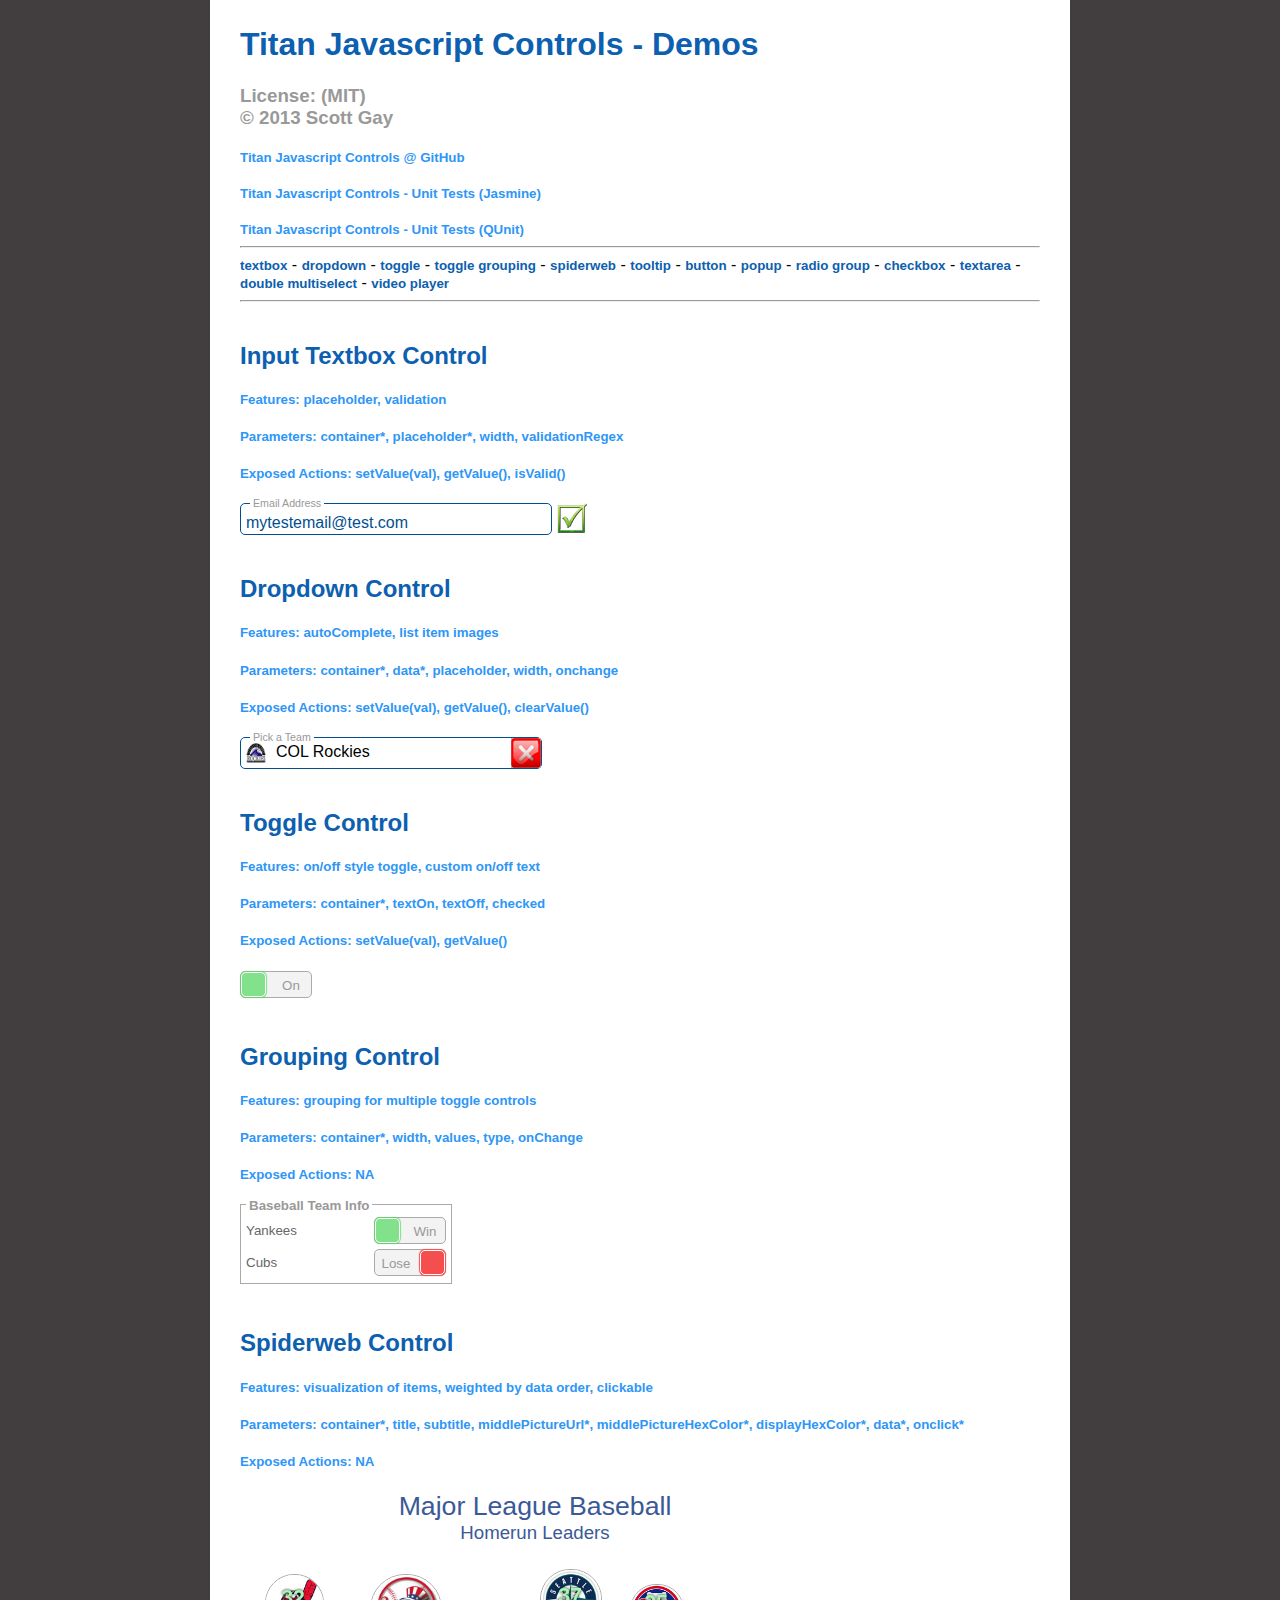
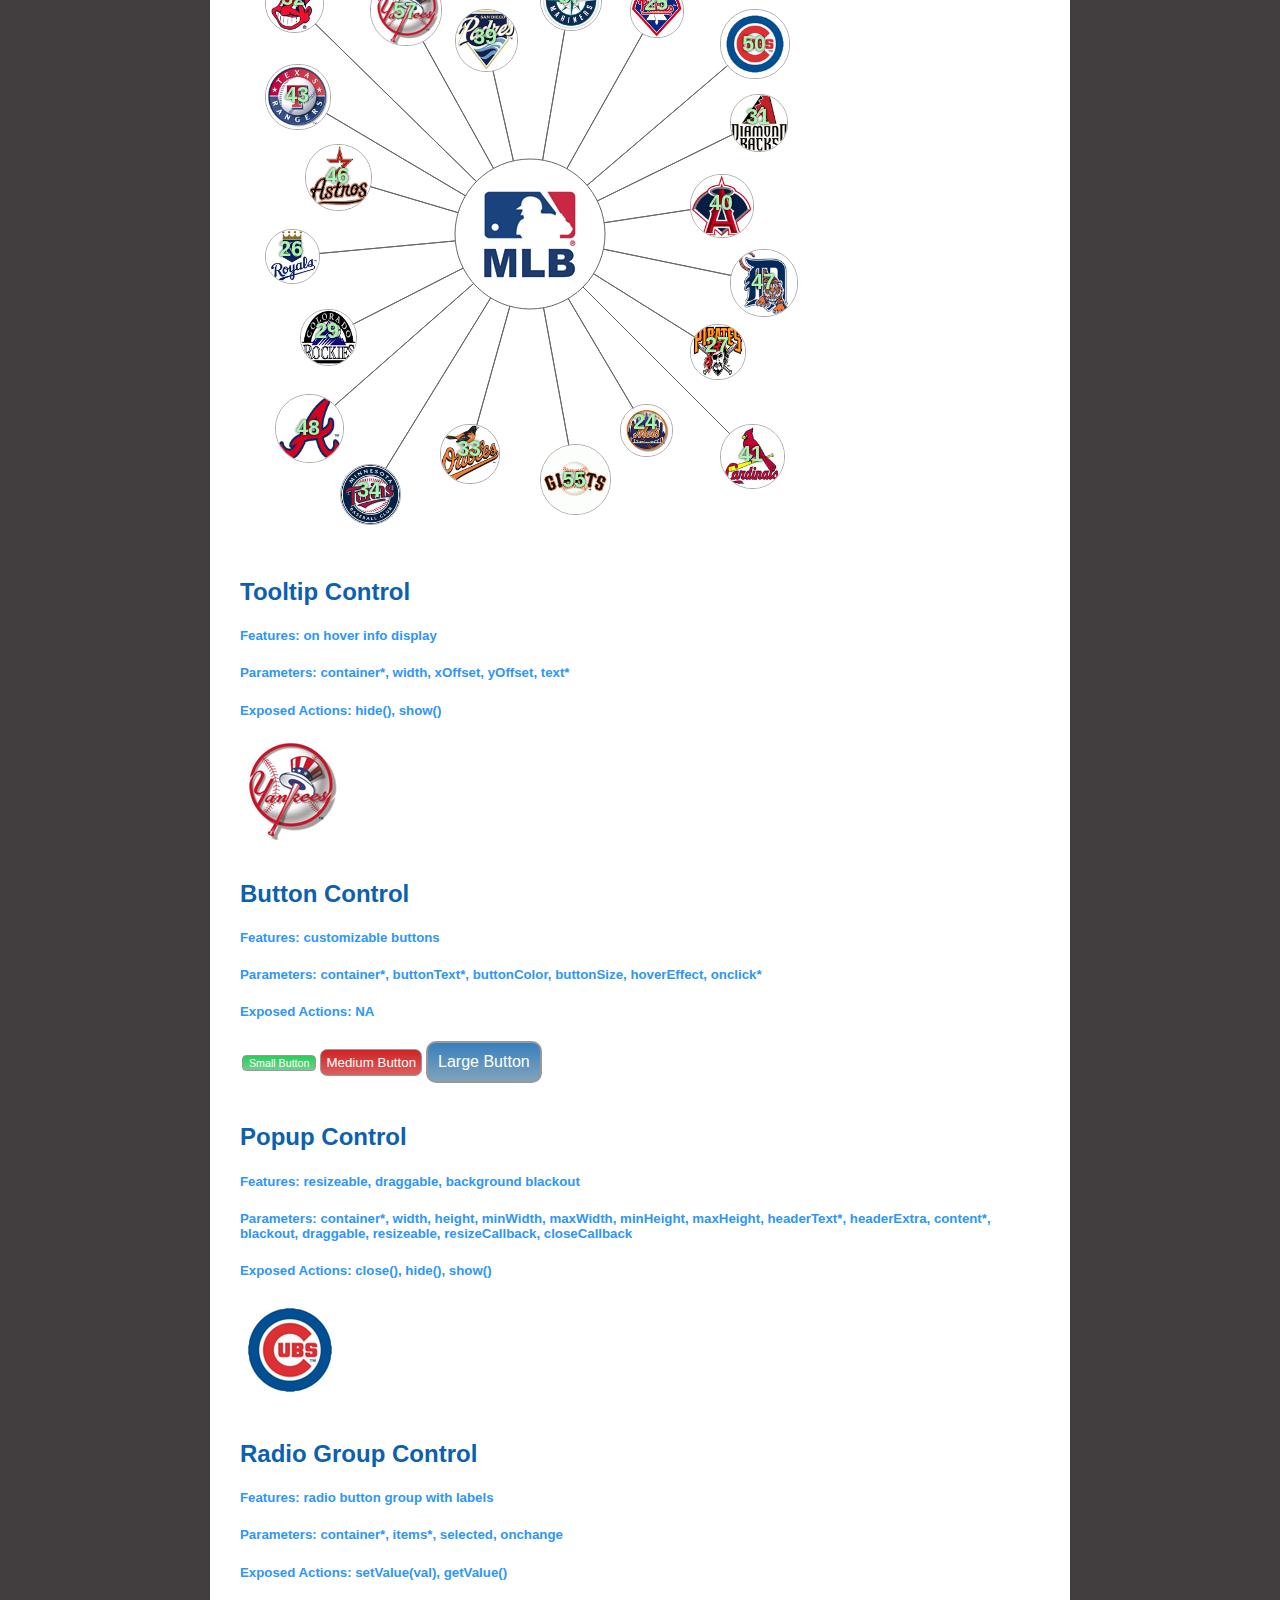
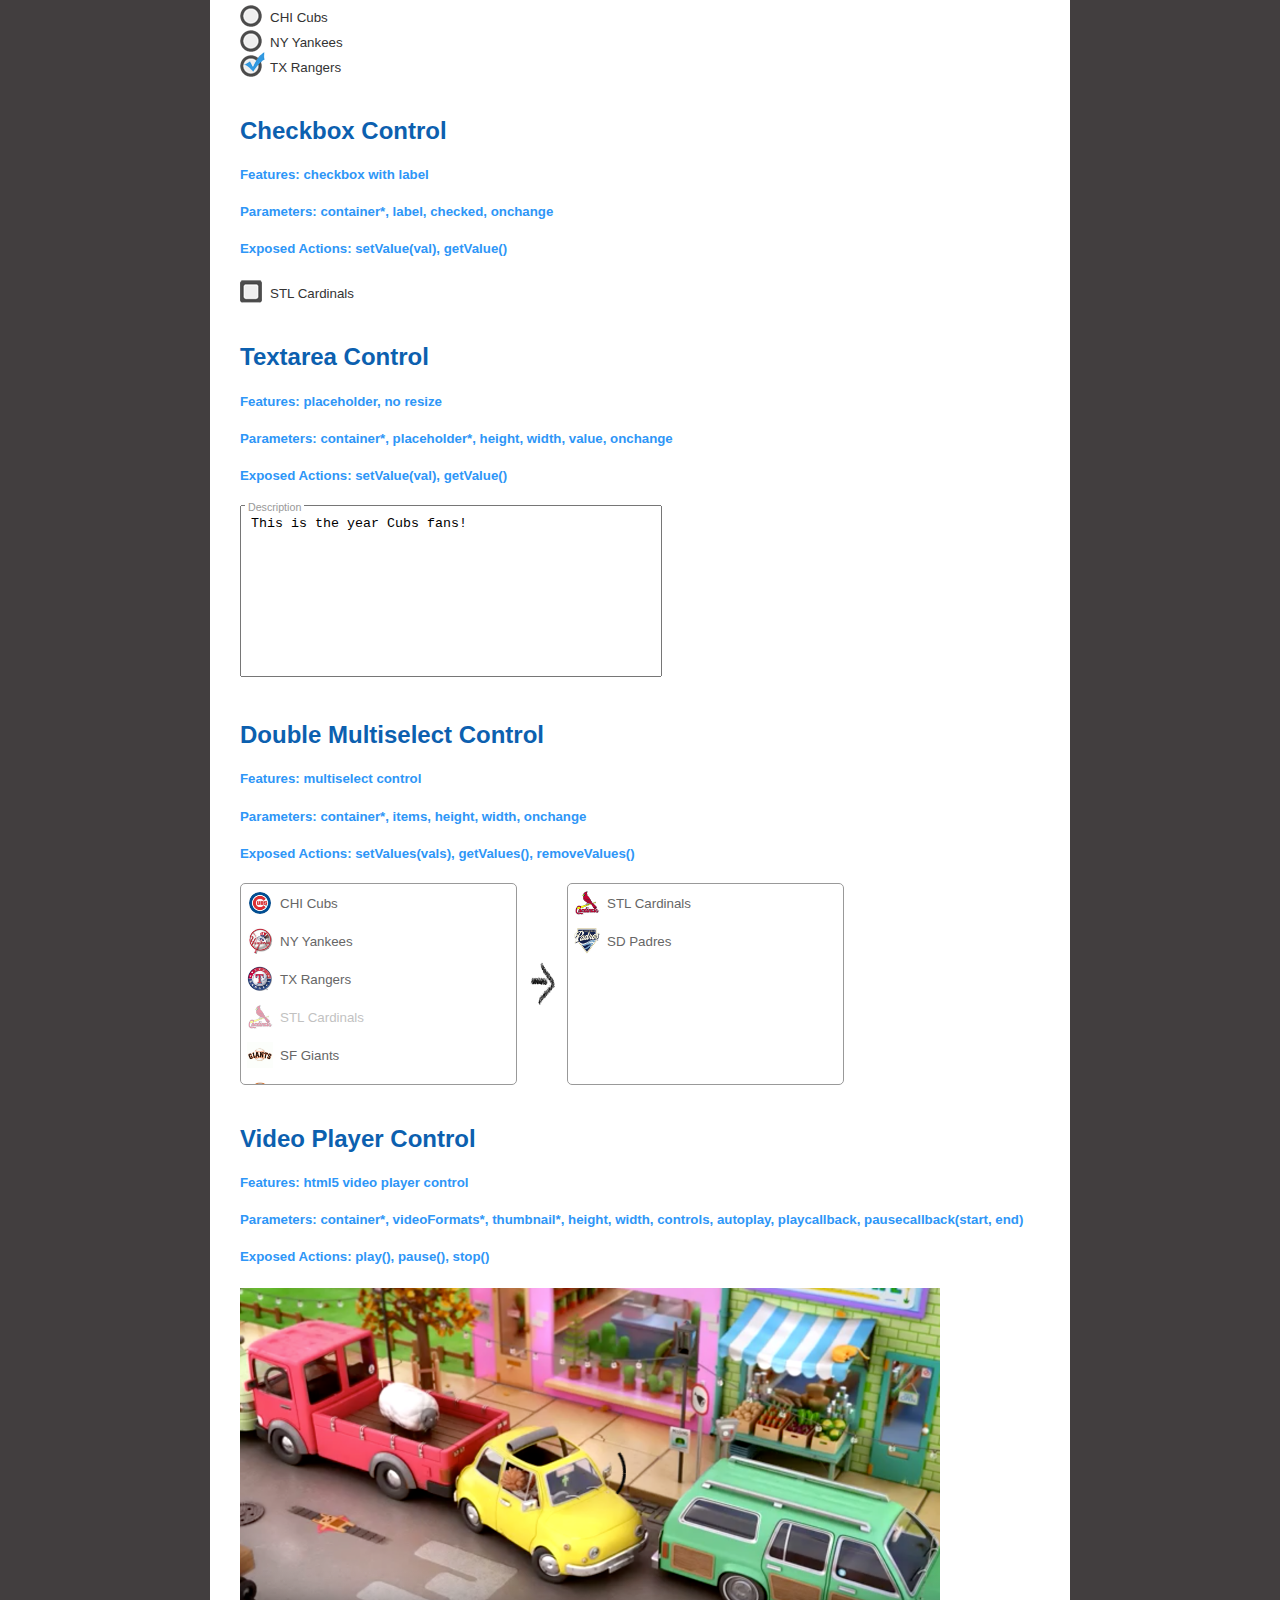
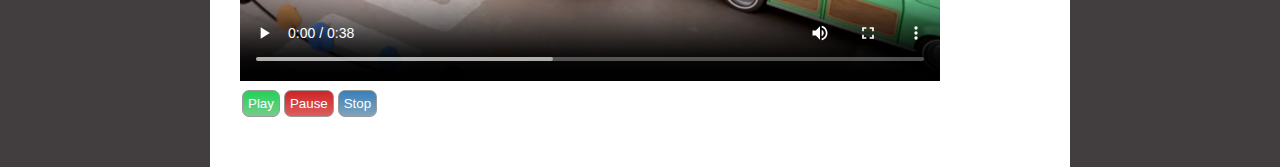
==== commit 8ee72816: "added jasmine bdd testing" ====
--- a/index.html
+++ b/index.html
@@ -69,6 +69,7 @@
 		<h1>Titan Javascript Controls - Demos</h1>
 		<h3>License: (MIT) <br/>&copy; 2013 Scott Gay</h3>
 		<a href="https://github.com/BlackCloudConcepts/titan" style="color:#2E96F7;" target="_blank">Titan Javascript Controls @ GitHub</a><br /><br />
+		<a href="http://titan.blackcloudconcepts.com/jasmine/jasmine-standalone-requirejs/SpecRunner.html" style="color:#2E96F7;" target="_blank">Titan Javascript Controls - Unit Tests (Jasmine)</a><br /><br />
 		<a href="http://titan.blackcloudconcepts.com/unittest/" style="color:#2E96F7;" target="_blank">Titan Javascript Controls - Unit Tests (QUnit)</a>
 		<hr />
 		<a href="#hTextbox">textbox</a> - 
